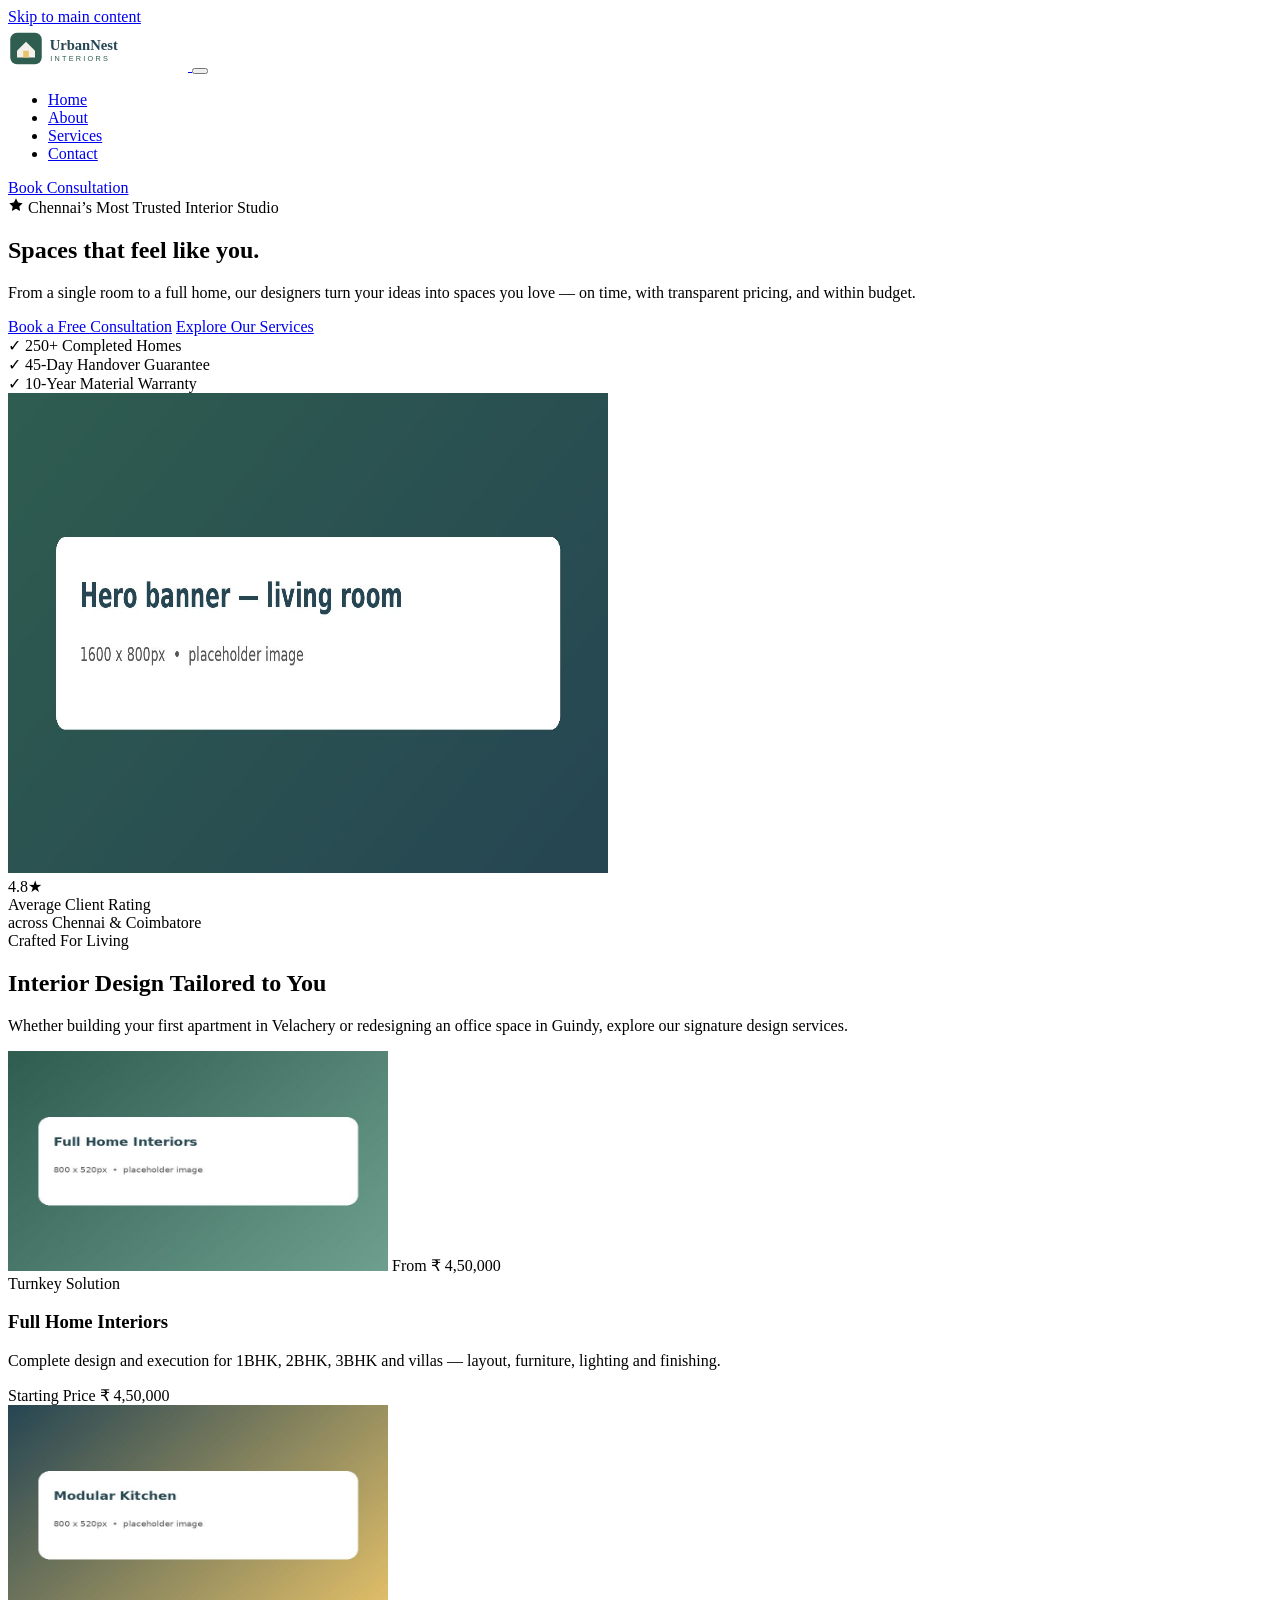
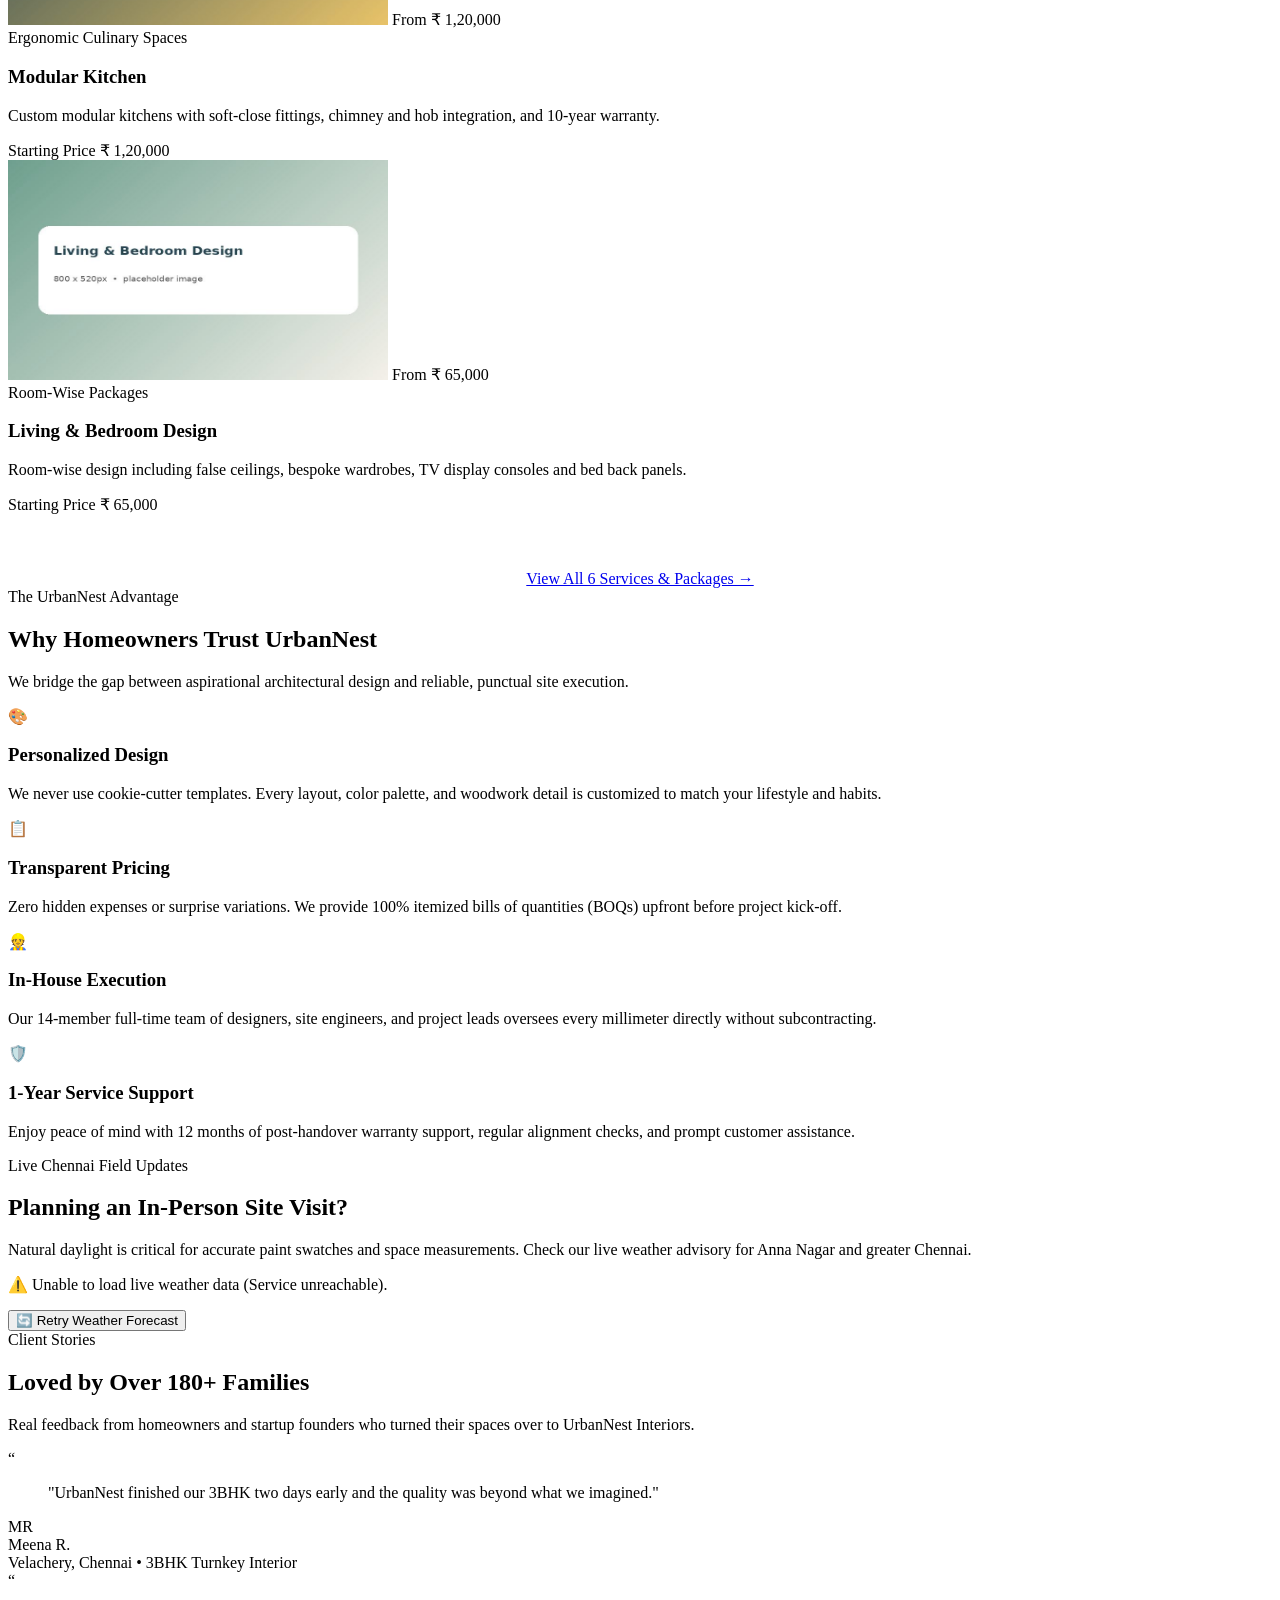
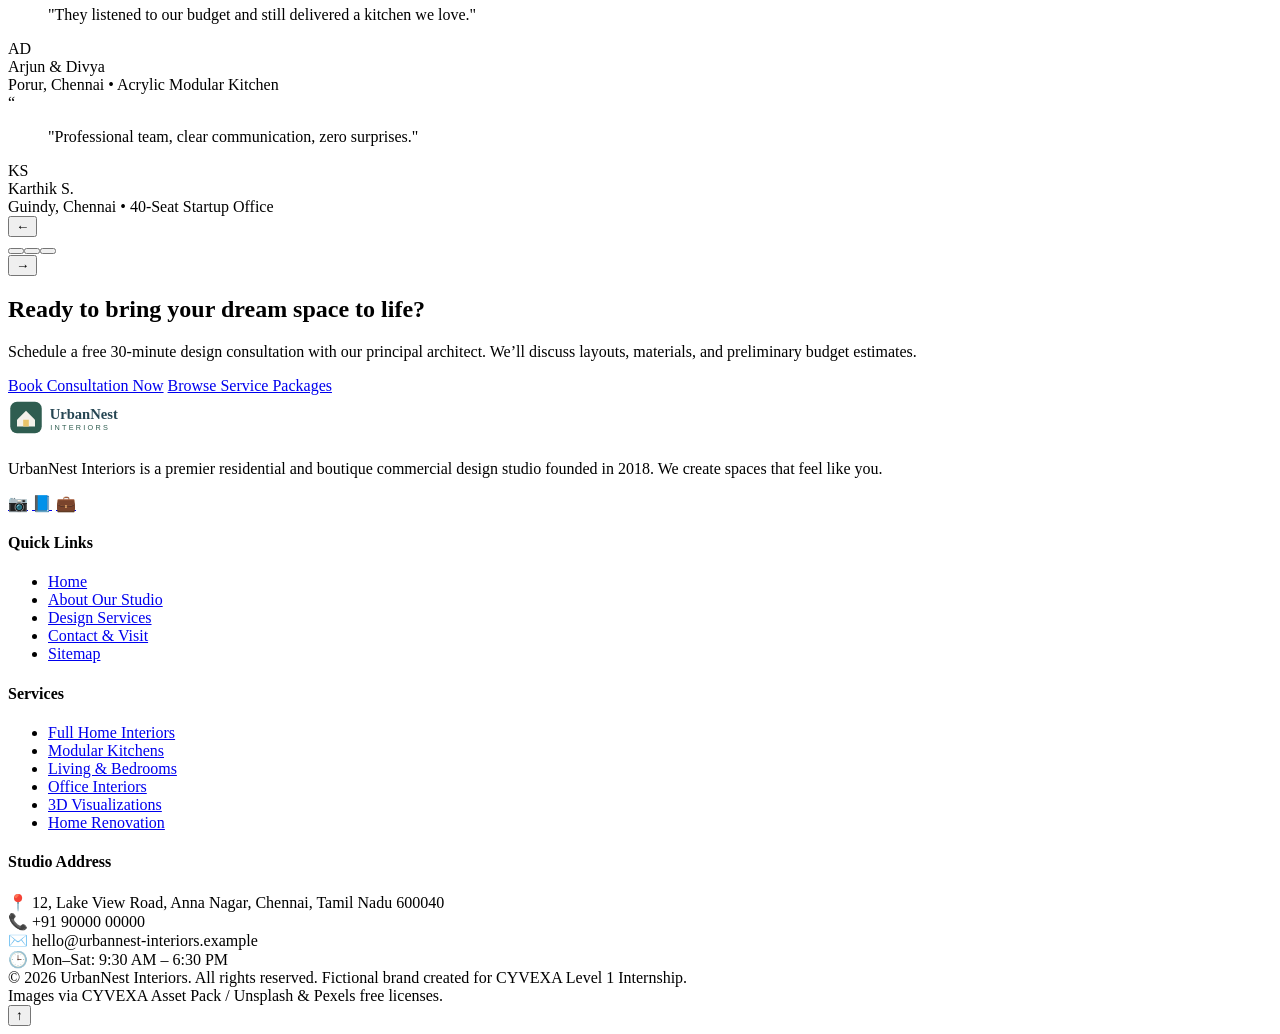
==== index.html @ 684b5528 "feat: develop 4 semantic linked pages for UrbanNest Interiors (Task 4)" ====
<!DOCTYPE html>
<html lang="en">
<head>
  <meta charset="UTF-8">
  <meta name="viewport" content="width=device-width, initial-scale=1.0">
  <title>UrbanNest Interiors — Spaces that feel like you | Chennai Interior Design Studio</title>
  <meta name="description" content="UrbanNest Interiors is Chennai's trusted interior design studio since 2018. Over 250+ custom homes and offices completed on time and within budget. Book your free consultation today.">
  <meta name="keywords" content="interior design Chennai, modular kitchen Chennai, full home interiors Anna Nagar, office interiors, 3D interior design, interior renovators">
  <meta name="author" content="UrbanNest Interiors">
  
  <!-- Open Graph / Social Meta -->
  <meta property="og:title" content="UrbanNest Interiors — Spaces that feel like you">
  <meta property="og:description" content="Turn your dream home into reality with Chennai's premier residential and office interior design studio.">
  <meta property="og:type" content="website">
  <meta property="og:image" content="images/hero.jpg">

  <!-- Favicon -->
  <link rel="icon" type="image/png" href="images/favicon.png">

  <!-- Google Fonts Preconnect & Stylesheets -->
  <link rel="preconnect" href="https://fonts.googleapis.com">
  <link rel="preconnect" href="https://fonts.gstatic.com" crossorigin>
  <link href="https://fonts.googleapis.com/css2?family=Inter:wght@400;500;600;700&family=Playfair+Display:ital,wght@0,600;0,700;1,600&display=swap" rel="stylesheet">

  <!-- Main Stylesheet -->
  <link rel="stylesheet" href="css/style.css">
</head>
<body>
  <!-- Accessible Skip Navigation Link -->
  <a href="#main-content" class="skip-to-content">Skip to main content</a>

  <!-- Header & Sticky Navigation -->
  <header class="site-header">
    <div class="container nav-container">
      <a href="index.html" class="logo-link" aria-label="UrbanNest Interiors - Return to Homepage">
        <img src="images/logo.svg" alt="UrbanNest Interiors Logo" class="logo-img" width="180" height="45">
      </a>

      <!-- Mobile Hamburger Toggle Button -->
      <button class="nav-toggle" id="navToggle" aria-label="Toggle navigation menu" aria-expanded="false" aria-controls="navMenu">
        <span class="hamburger-icon" aria-hidden="true">
          <span class="hamburger-line"></span>
          <span class="hamburger-line"></span>
          <span class="hamburger-line"></span>
        </span>
      </button>

      <!-- Navigation Drawer / Menu -->
      <nav class="nav-menu" id="navMenu" aria-label="Primary Navigation">
        <ul class="nav-list">
          <li><a href="index.html" class="nav-link active">Home</a></li>
          <li><a href="about.html" class="nav-link">About</a></li>
          <li><a href="services.html" class="nav-link">Services</a></li>
          <li><a href="contact.html" class="nav-link">Contact</a></li>
        </ul>
        <div class="nav-cta">
          <a href="contact.html" class="btn btn-accent btn-sm">Book Consultation</a>
        </div>
      </nav>
    </div>
  </header>

  <!-- Mobile Backdrop Overlay -->
  <div class="mobile-overlay" id="navOverlay" tabindex="-1" aria-hidden="true"></div>

  <!-- Main Landmark -->
  <main id="main-content">
    <!-- Hero Section -->
    <section class="hero" aria-labelledby="hero-heading">
      <div class="container hero-grid">
        <div class="hero-content">
          <span class="hero-tag">
            <svg width="16" height="16" viewBox="0 0 24 24" fill="currentColor" aria-hidden="true">
              <path d="M12 2l3.09 6.26L22 9.27l-5 4.87 1.18 6.88L12 17.77l-6.18 3.25L7 14.14 2 9.27l6.91-1.01L12 2z"/>
            </svg>
            Chennai’s Most Trusted Interior Studio
          </span>
          <h1 id="hero-heading" class="hero-title">
            Spaces that <span>feel like you.</span>
          </h1>
          <p class="hero-description">
            From a single room to a full home, our designers turn your ideas into spaces you love — on time, with transparent pricing, and within budget.
          </p>

          <div class="hero-actions">
            <a href="contact.html" class="btn btn-accent btn-lg">Book a Free Consultation</a>
            <a href="services.html" class="btn btn-outline btn-lg">Explore Our Services</a>
          </div>

          <div class="hero-highlights">
            <div class="highlight-item">
              <span class="highlight-icon">✓</span>
              <span>250+ Completed Homes</span>
            </div>
            <div class="highlight-item">
              <span class="highlight-icon">✓</span>
              <span>45-Day Handover Guarantee</span>
            </div>
            <div class="highlight-item">
              <span class="highlight-icon">✓</span>
              <span>10-Year Material Warranty</span>
            </div>
          </div>
        </div>

        <div class="hero-image-wrap">
          <img src="images/hero.jpg" alt="Elegantly curated modern living room with warm wooden accents and contemporary lighting designed by UrbanNest" class="hero-img-main" width="600" height="480" fetchpriority="high">
          <div class="hero-floating-badge">
            <div class="badge-stat">4.8★</div>
            <div class="badge-label">Average Client Rating<br>across Chennai &amp; Coimbatore</div>
          </div>
        </div>
      </div>
    </section>

    <!-- Services Preview Section -->
    <section class="section section-light" aria-labelledby="services-preview-heading">
      <div class="container">
        <div class="section-header">
          <span class="section-badge">Crafted For Living</span>
          <h2 id="services-preview-heading" class="section-title">Interior Design Tailored to You</h2>
          <p class="section-subtitle">
            Whether building your first apartment in Velachery or redesigning an office space in Guindy, explore our signature design services.
          </p>
        </div>

        <div class="services-grid">
          <!-- Service Card 1 -->
          <article class="service-card">
            <div class="service-img-wrapper">
              <img src="images/service-full-home.jpg" alt="Luxury full home interior with open plan living and modern dining area" class="service-img" loading="lazy" width="380" height="220">
              <span class="service-price-tag">From ₹ 4,50,000</span>
            </div>
            <div class="service-body">
              <span class="service-category">Turnkey Solution</span>
              <h3 class="service-title">Full Home Interiors</h3>
              <p class="service-desc">
                Complete design and execution for 1BHK, 2BHK, 3BHK and villas — layout, furniture, lighting and finishing.
              </p>
              <div class="service-footer">
                <span class="service-price-label">Starting Price</span>
                <span class="service-price-amount">₹ 4,50,000</span>
              </div>
            </div>
          </article>

          <!-- Service Card 2 -->
          <article class="service-card">
            <div class="service-img-wrapper">
              <img src="images/service-kitchen.jpg" alt="Sleek modular kitchen with quartz countertop, chimney and ergonomic cabinets" class="service-img" loading="lazy" width="380" height="220">
              <span class="service-price-tag">From ₹ 1,20,000</span>
            </div>
            <div class="service-body">
              <span class="service-category">Ergonomic Culinary Spaces</span>
              <h3 class="service-title">Modular Kitchen</h3>
              <p class="service-desc">
                Custom modular kitchens with soft-close fittings, chimney and hob integration, and 10-year warranty.
              </p>
              <div class="service-footer">
                <span class="service-price-label">Starting Price</span>
                <span class="service-price-amount">₹ 1,20,000</span>
              </div>
            </div>
          </article>

          <!-- Service Card 3 -->
          <article class="service-card">
            <div class="service-img-wrapper">
              <img src="images/service-living-bedroom.jpg" alt="Serene modern bedroom design with integrated wardrobes and ambient backlighting" class="service-img" loading="lazy" width="380" height="220">
              <span class="service-price-tag">From ₹ 65,000</span>
            </div>
            <div class="service-body">
              <span class="service-category">Room-Wise Packages</span>
              <h3 class="service-title">Living &amp; Bedroom Design</h3>
              <p class="service-desc">
                Room-wise design including false ceilings, bespoke wardrobes, TV display consoles and bed back panels.
              </p>
              <div class="service-footer">
                <span class="service-price-label">Starting Price</span>
                <span class="service-price-amount">₹ 65,000</span>
              </div>
            </div>
          </article>
        </div>

        <div style="text-align: center; margin-top: 3.5rem;">
          <a href="services.html" class="btn btn-primary btn-lg">View All 6 Services &amp; Packages &rarr;</a>
        </div>
      </div>
    </section>

    <!-- Why Choose Us Section -->
    <section class="section section-cream" aria-labelledby="why-us-heading">
      <div class="container">
        <div class="section-header">
          <span class="section-badge">The UrbanNest Advantage</span>
          <h2 id="why-us-heading" class="section-title">Why Homeowners Trust UrbanNest</h2>
          <p class="section-subtitle">
            We bridge the gap between aspirational architectural design and reliable, punctual site execution.
          </p>
        </div>

        <div class="features-grid">
          <div class="feature-card">
            <div class="feature-icon-box" aria-hidden="true">🎨</div>
            <h3 class="feature-title">Personalized Design</h3>
            <p class="feature-desc">
              We never use cookie-cutter templates. Every layout, color palette, and woodwork detail is customized to match your lifestyle and habits.
            </p>
          </div>

          <div class="feature-card">
            <div class="feature-icon-box" aria-hidden="true">📋</div>
            <h3 class="feature-title">Transparent Pricing</h3>
            <p class="feature-desc">
              Zero hidden expenses or surprise variations. We provide 100% itemized bills of quantities (BOQs) upfront before project kick-off.
            </p>
          </div>

          <div class="feature-card">
            <div class="feature-icon-box" aria-hidden="true">👷</div>
            <h3 class="feature-title">In-House Execution</h3>
            <p class="feature-desc">
              Our 14-member full-time team of designers, site engineers, and project leads oversees every millimeter directly without subcontracting.
            </p>
          </div>

          <div class="feature-card">
            <div class="feature-icon-box" aria-hidden="true">🛡️</div>
            <h3 class="feature-title">1-Year Service Support</h3>
            <p class="feature-desc">
              Enjoy peace of mind with 12 months of post-handover warranty support, regular alignment checks, and prompt customer assistance.
            </p>
          </div>
        </div>
      </div>
    </section>

    <!-- Live Weather API Section -->
    <section class="section section-light" aria-labelledby="weather-heading">
      <div class="container">
        <div class="section-header">
          <span class="section-badge">Live Chennai Field Updates</span>
          <h2 id="weather-heading" class="section-title">Planning an In-Person Site Visit?</h2>
          <p class="section-subtitle">
            Natural daylight is critical for accurate paint swatches and space measurements. Check our live weather advisory for Anna Nagar and greater Chennai.
          </p>
        </div>

        <!-- Dynamic Open-Meteo Weather Container -->
        <div class="weather-widget-card" id="chennaiWeatherWidget" aria-live="polite">
          <!-- Initial Skeleton Loading State -->
          <div class="weather-loading" role="status">
            <div class="spinner" aria-hidden="true"></div>
            <p>Connecting to Open-Meteo satellite feed for Chennai...</p>
          </div>
        </div>
      </div>
    </section>

    <!-- Testimonials Section with Carousel Interaction -->
    <section class="section section-cream" aria-labelledby="testimonials-heading">
      <div class="container">
        <div class="section-header">
          <span class="section-badge">Client Stories</span>
          <h2 id="testimonials-heading" class="section-title">Loved by Over 180+ Families</h2>
          <p class="section-subtitle">
            Real feedback from homeowners and startup founders who turned their spaces over to UrbanNest Interiors.
          </p>
        </div>

        <div class="testimonial-carousel-wrap">
          <div class="testimonial-track-container">
            <div class="testimonial-track" id="testimonialTrack">
              <!-- Slide 1 -->
              <div class="testimonial-slide">
                <div class="quote-icon" aria-hidden="true">“</div>
                <blockquote class="testimonial-text">
                  "UrbanNest finished our 3BHK two days early and the quality was beyond what we imagined."
                </blockquote>
                <div class="testimonial-author-box">
                  <div class="author-avatar" aria-hidden="true">MR</div>
                  <div>
                    <div class="author-name">Meena R.</div>
                    <div class="author-location">Velachery, Chennai • 3BHK Turnkey Interior</div>
                  </div>
                </div>
              </div>

              <!-- Slide 2 -->
              <div class="testimonial-slide">
                <div class="quote-icon" aria-hidden="true">“</div>
                <blockquote class="testimonial-text">
                  "They listened to our budget and still delivered a kitchen we love."
                </blockquote>
                <div class="testimonial-author-box">
                  <div class="author-avatar" aria-hidden="true">AD</div>
                  <div>
                    <div class="author-name">Arjun &amp; Divya</div>
                    <div class="author-location">Porur, Chennai • Acrylic Modular Kitchen</div>
                  </div>
                </div>
              </div>

              <!-- Slide 3 -->
              <div class="testimonial-slide">
                <div class="quote-icon" aria-hidden="true">“</div>
                <blockquote class="testimonial-text">
                  "Professional team, clear communication, zero surprises."
                </blockquote>
                <div class="testimonial-author-box">
                  <div class="author-avatar" aria-hidden="true">KS</div>
                  <div>
                    <div class="author-name">Karthik S.</div>
                    <div class="author-location">Guindy, Chennai • 40-Seat Startup Office</div>
                  </div>
                </div>
              </div>
            </div>
          </div>

          <!-- Carousel Controls -->
          <div class="carousel-controls">
            <button class="carousel-btn" id="carouselPrev" aria-label="Previous testimonial">
              &#8592;
            </button>
            <div class="carousel-dots" id="carouselDots" role="tablist" aria-label="Testimonial navigation dots"></div>
            <button class="carousel-btn" id="carouselNext" aria-label="Next testimonial">
              &#8594;
            </button>
          </div>
        </div>
      </div>
    </section>

    <!-- Call to Action Banner -->
    <section class="section section-light" aria-label="Call to action">
      <div class="container">
        <div class="cta-banner">
          <h2 class="cta-title">Ready to bring your dream space to life?</h2>
          <p class="cta-desc">
            Schedule a free 30-minute design consultation with our principal architect. We’ll discuss layouts, materials, and preliminary budget estimates.
          </p>
          <div class="cta-buttons">
            <a href="contact.html" class="btn btn-accent btn-lg">Book Consultation Now</a>
            <a href="services.html" class="btn btn-outline-white btn-lg">Browse Service Packages</a>
          </div>
        </div>
      </div>
    </section>
  </main>

  <!-- Footer Landmark -->
  <footer class="site-footer">
    <div class="container">
      <div class="footer-grid">
        <div class="footer-brand-col">
          <img src="images/logo.svg" alt="UrbanNest Interiors" class="footer-logo" width="180" height="45">
          <p>
            UrbanNest Interiors is a premier residential and boutique commercial design studio founded in 2018. We create spaces that feel like you.
          </p>
          <div class="social-links">
            <a href="https://instagram.com" class="social-btn" aria-label="Instagram profile" target="_blank" rel="noopener noreferrer">📷</a>
            <a href="https://facebook.com" class="social-btn" aria-label="Facebook page" target="_blank" rel="noopener noreferrer">📘</a>
            <a href="https://linkedin.com" class="social-btn" aria-label="LinkedIn company page" target="_blank" rel="noopener noreferrer">💼</a>
          </div>
        </div>

        <div>
          <h4 class="footer-heading">Quick Links</h4>
          <ul class="footer-links-list">
            <li><a href="index.html" class="footer-link">Home</a></li>
            <li><a href="about.html" class="footer-link">About Our Studio</a></li>
            <li><a href="services.html" class="footer-link">Design Services</a></li>
            <li><a href="contact.html" class="footer-link">Contact &amp; Visit</a></li>
            <li><a href="docs/sitemap.md" class="footer-link">Sitemap</a></li>
          </ul>
        </div>

        <div>
          <h4 class="footer-heading">Services</h4>
          <ul class="footer-links-list">
            <li><a href="services.html" class="footer-link">Full Home Interiors</a></li>
            <li><a href="services.html" class="footer-link">Modular Kitchens</a></li>
            <li><a href="services.html" class="footer-link">Living &amp; Bedrooms</a></li>
            <li><a href="services.html" class="footer-link">Office Interiors</a></li>
            <li><a href="services.html" class="footer-link">3D Visualizations</a></li>
            <li><a href="services.html" class="footer-link">Home Renovation</a></li>
          </ul>
        </div>

        <div>
          <h4 class="footer-heading">Studio Address</h4>
          <div class="footer-contact-item">
            <span class="footer-contact-icon">📍</span>
            <span>12, Lake View Road, Anna Nagar, Chennai, Tamil Nadu 600040</span>
          </div>
          <div class="footer-contact-item">
            <span class="footer-contact-icon">📞</span>
            <span>+91 90000 00000</span>
          </div>
          <div class="footer-contact-item">
            <span class="footer-contact-icon">✉️</span>
            <span>hello@urbannest-interiors.example</span>
          </div>
          <div class="footer-contact-item">
            <span class="footer-contact-icon">🕒</span>
            <span>Mon–Sat: 9:30 AM – 6:30 PM</span>
          </div>
        </div>
      </div>

      <div class="footer-bottom">
        <div>
          &copy; 2026 UrbanNest Interiors. All rights reserved. Fictional brand created for CYVEXA Level 1 Internship.
        </div>
        <div class="footer-credits">
          Images via CYVEXA Asset Pack / Unsplash &amp; Pexels free licenses.
        </div>
      </div>
    </div>
  </footer>

  <!-- Floating Back to Top Button -->
  <button class="back-to-top" id="backToTopBtn" aria-label="Back to top of page">
    &#8593;
  </button>

  <!-- JavaScript Scripts -->
  <script src="js/main.js"></script>
</body>
</html>
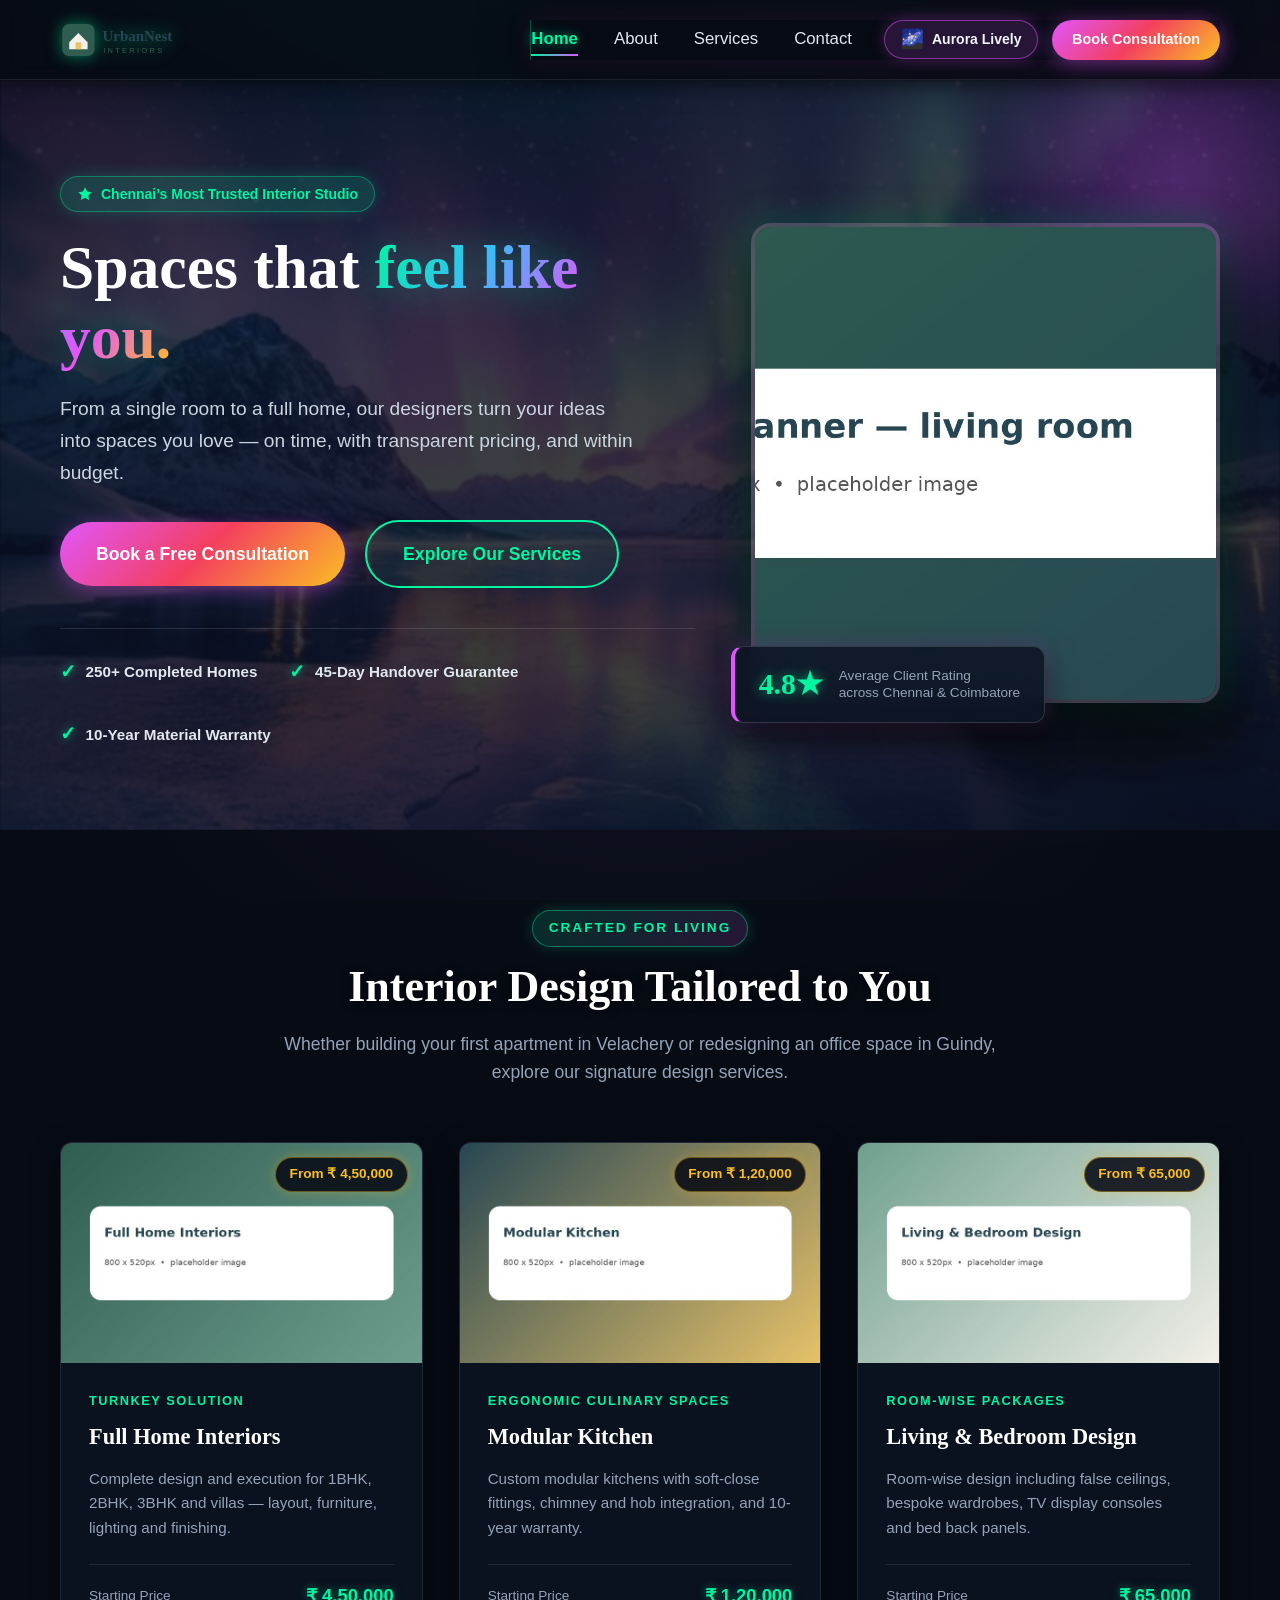
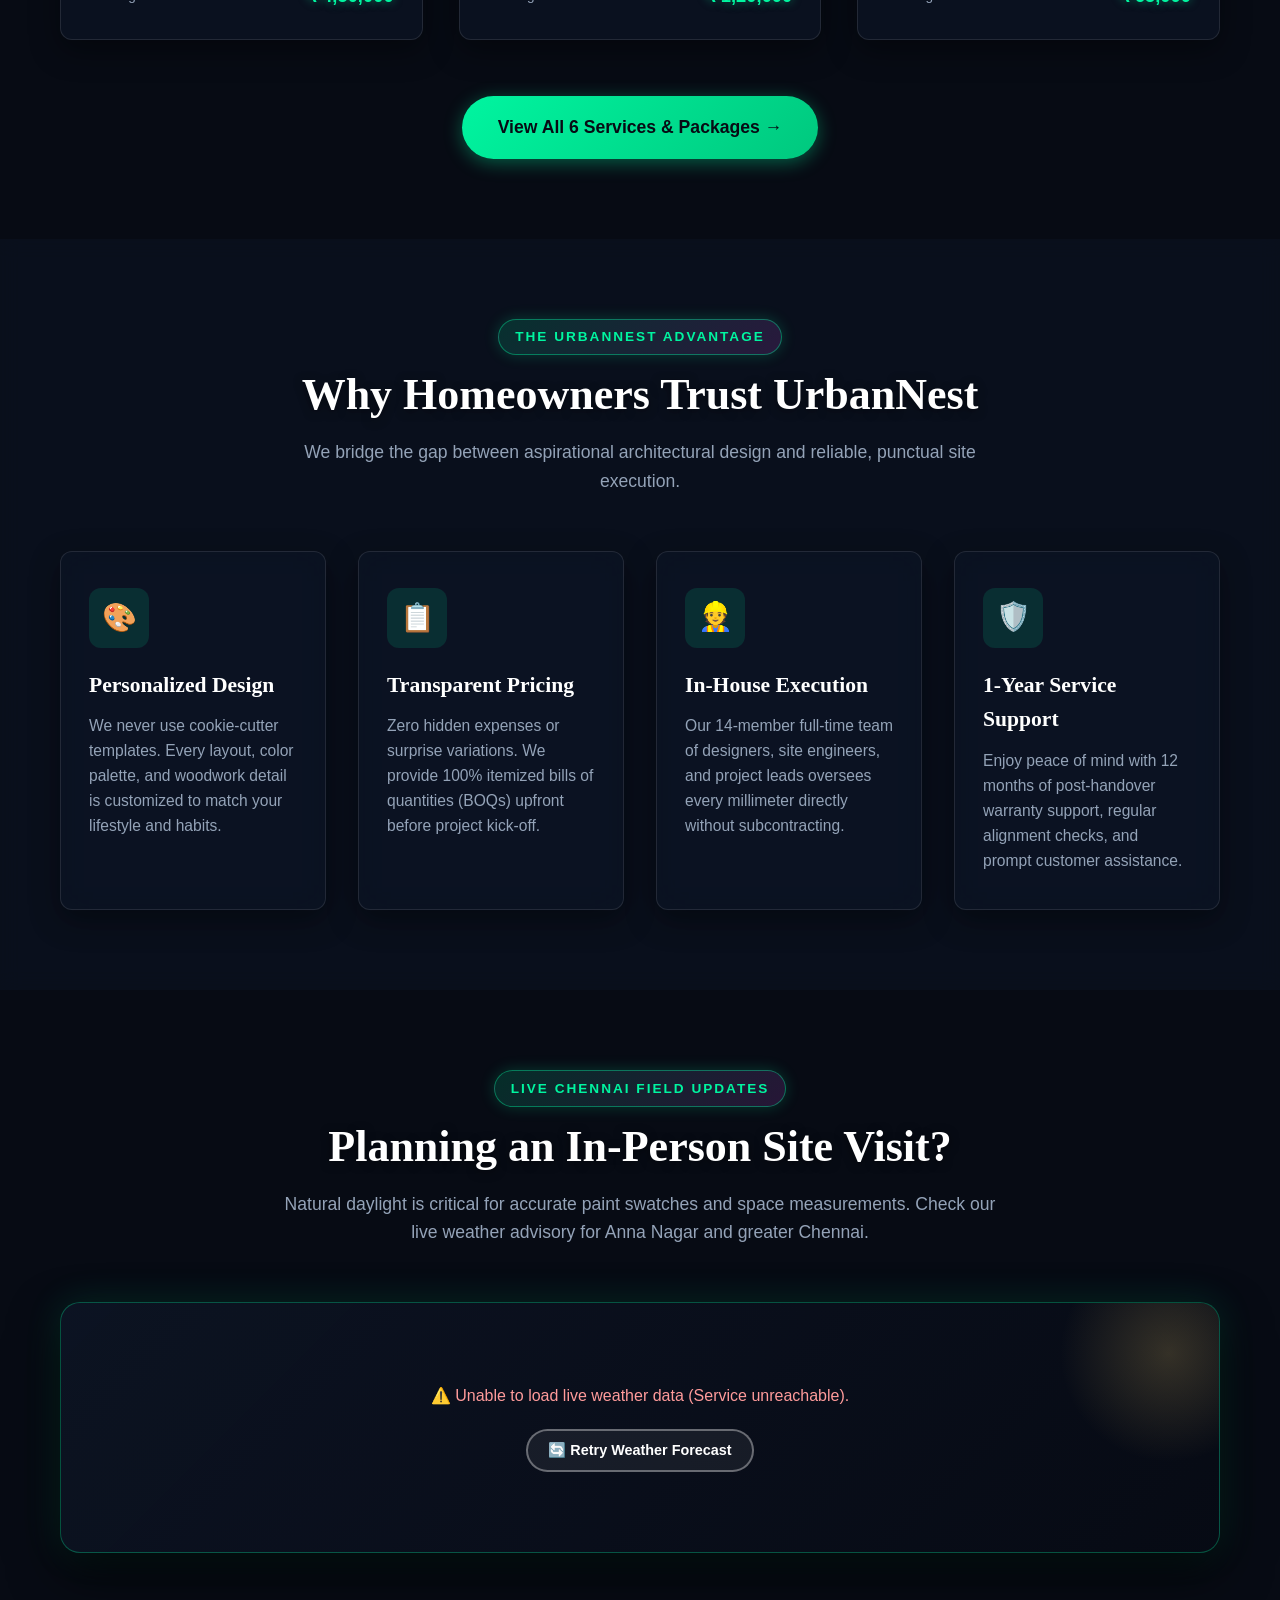
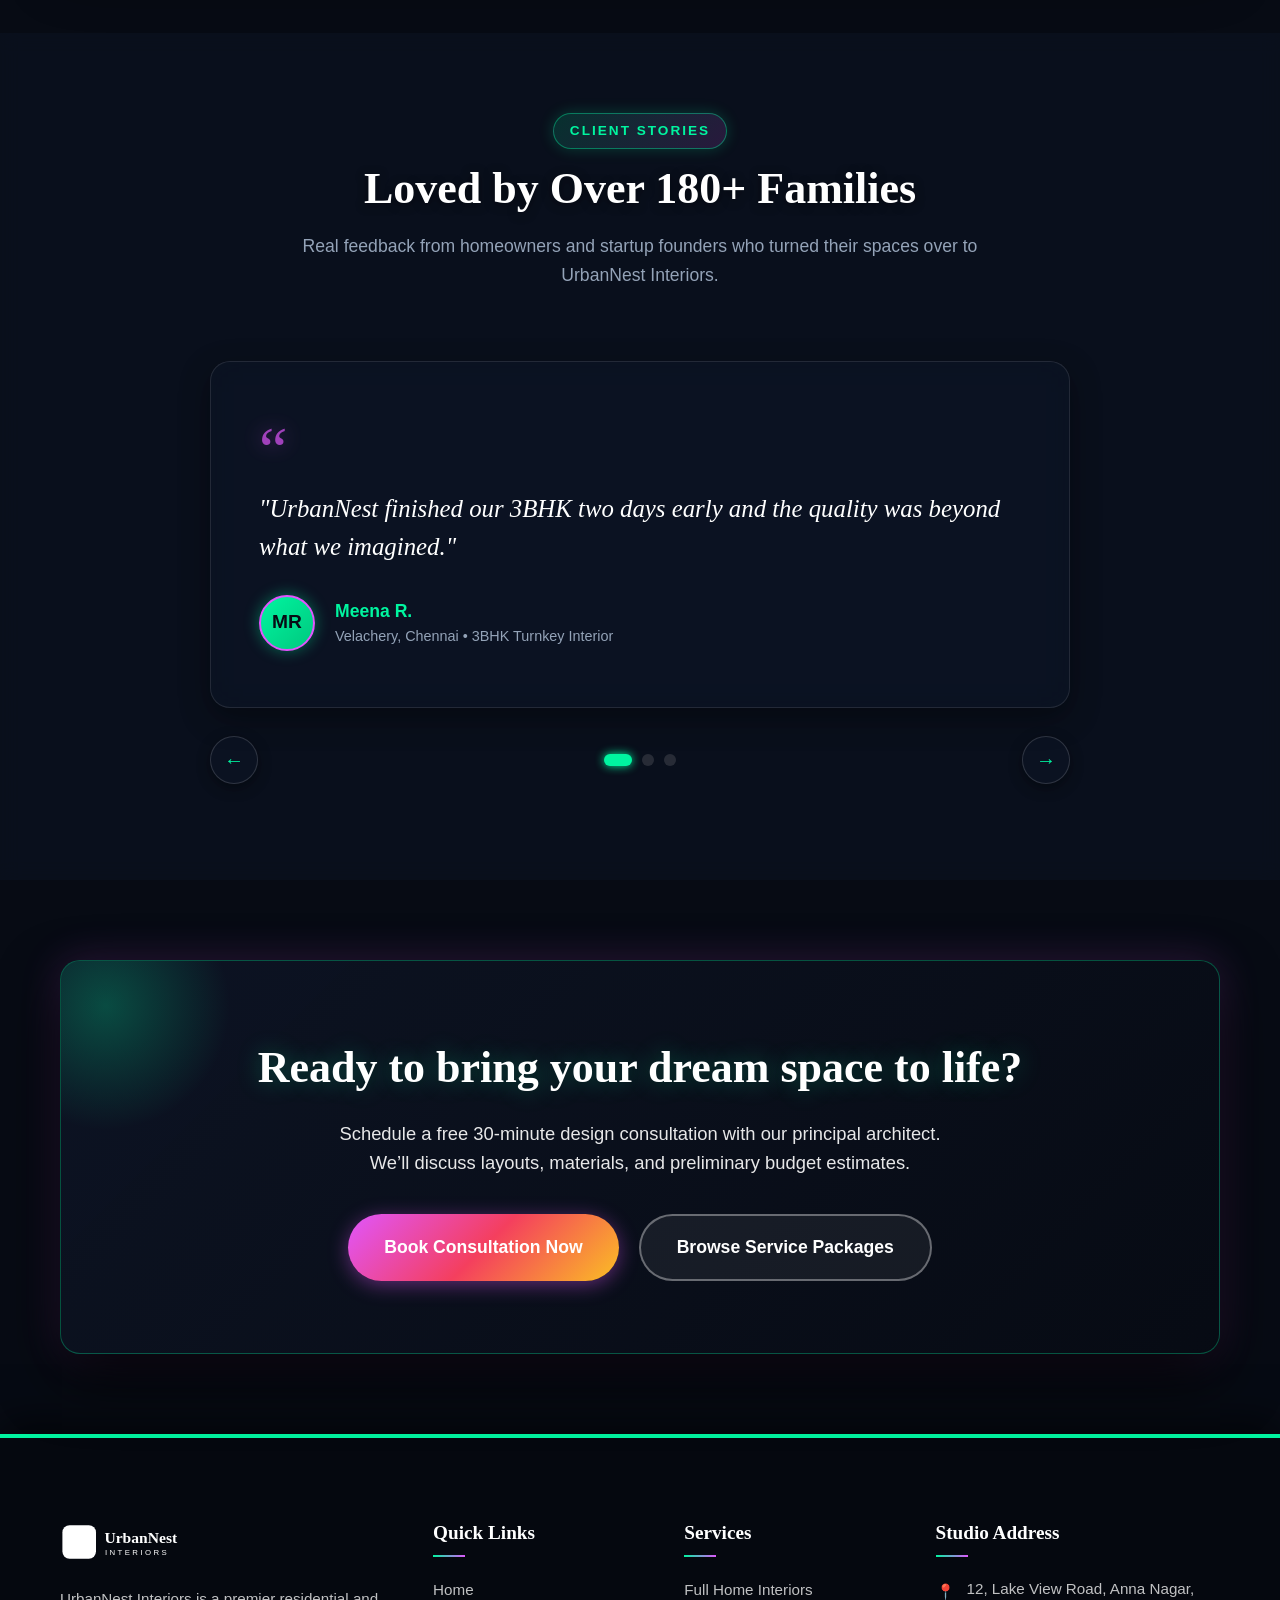
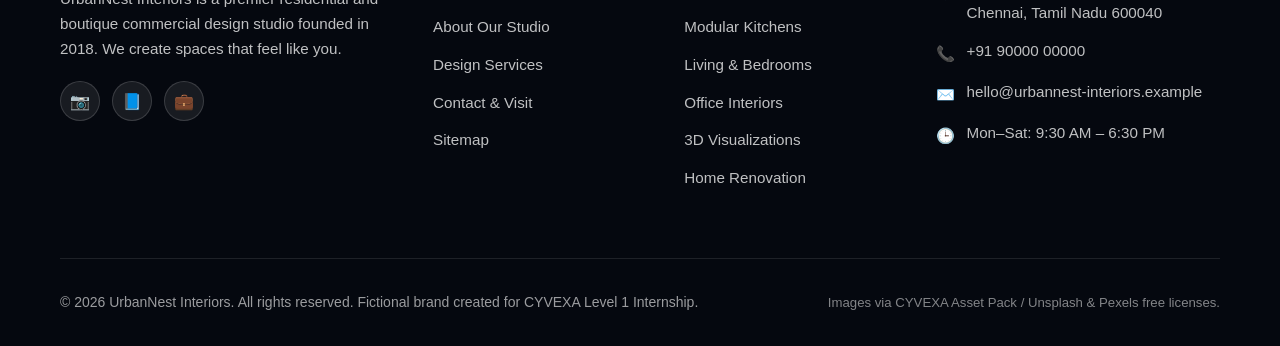
==== commit 75ed38da: "feat: implement lively Aurora Borealis theme system with glassmorphism, ambient glow, and theme togg" ====
--- a/index.html
+++ b/index.html
@@ -24,6 +24,14 @@
 
   <!-- Main Stylesheet -->
   <link rel="stylesheet" href="css/style.css">
+  
+  <!-- Instant Theme Initializer -->
+  <script>
+    (function() {
+      const t = localStorage.getItem('urbannest-theme') || 'aurora';
+      if (t === 'aurora') document.documentElement.setAttribute('data-theme', 'aurora');
+    })();
+  </script>
 </head>
 <body>
   <!-- Accessible Skip Navigation Link -->
@@ -53,7 +61,11 @@
           <li><a href="services.html" class="nav-link">Services</a></li>
           <li><a href="contact.html" class="nav-link">Contact</a></li>
         </ul>
-        <div class="nav-cta">
+        <div class="nav-cta" style="display: flex; align-items: center; gap: 0.85rem;">
+          <button class="theme-toggle-btn" id="themeToggle" type="button" aria-label="Toggle Aurora Lively Theme">
+            <span class="theme-toggle-icon" aria-hidden="true">🌌</span>
+            <span class="theme-toggle-label">Aurora Lively</span>
+          </button>
           <a href="contact.html" class="btn btn-accent btn-sm">Book Consultation</a>
         </div>
       </nav>
@@ -430,3 +442,4 @@
   <script src="js/main.js"></script>
 </body>
 </html>
+
--- a/css/style.css
+++ b/css/style.css
@@ -0,0 +1,2740 @@
+/* ==========================================================================
+   UrbanNest Interiors — Main Stylesheet
+   CYVEXA Level 1 Internship Project
+   Brand Palette:
+     - Primary / Deep Green : #2F5D50
+     - Accent / Warm Gold   : #E9C46A
+     - Background / Cream   : #F4F1EA
+     - Text / Charcoal      : #264653
+     - Neutral / White      : #FFFFFF
+   ========================================================================== */
+
+/* --- CSS Variables & Design Tokens --- */
+:root {
+  --color-primary: #2F5D50;
+  --color-primary-dark: #224339;
+  --color-primary-light: #417566;
+  --color-accent: #E9C46A;
+  --color-accent-hover: #dcb353;
+  --color-bg: #F4F1EA;
+  --color-bg-card: #FFFFFF;
+  --color-text: #264653;
+  --color-text-muted: #57707d;
+  --color-white: #FFFFFF;
+  --color-border: #E0DDD5;
+  --color-error: #D9383A;
+  --color-error-bg: #FDE8E8;
+  --color-success: #2A9D8F;
+  --color-success-bg: #E8F7F5;
+
+  --font-heading: 'Playfair Display', Georgia, 'Times New Roman', serif;
+  --font-body: 'Inter', -apple-system, BlinkMacSystemFont, 'Segoe UI', Roboto, Helvetica, Arial, sans-serif;
+
+  --shadow-sm: 0 2px 6px rgba(38, 70, 83, 0.06);
+  --shadow-md: 0 8px 20px rgba(38, 70, 83, 0.08);
+  --shadow-lg: 0 16px 36px rgba(38, 70, 83, 0.12);
+  --shadow-hover: 0 14px 28px rgba(47, 93, 80, 0.15);
+
+  --radius-sm: 6px;
+  --radius-md: 12px;
+  --radius-lg: 20px;
+  --radius-full: 9999px;
+
+  --transition-fast: 0.2s ease;
+  --transition-base: 0.3s ease;
+  --transition-smooth: 0.4s cubic-bezier(0.16, 1, 0.3, 1);
+
+  --header-height: 80px;
+  --container-max: 1200px;
+}
+
+/* --- Reset & Global Baseline --- */
+*, *::before, *::after {
+  box-sizing: border-box;
+  margin: 0;
+  padding: 0;
+}
+
+html {
+  font-size: 16px;
+  scroll-behavior: smooth;
+  -webkit-text-size-adjust: 100%;
+}
+
+body {
+  font-family: var(--font-body);
+  color: var(--color-text);
+  background-color: var(--color-bg);
+  line-height: 1.6;
+  min-height: 100vh;
+  display: flex;
+  flex-direction: column;
+  overflow-x: hidden;
+}
+
+img, picture, svg, video {
+  max-width: 100%;
+  height: auto;
+  display: block;
+}
+
+input, button, textarea, select {
+  font: inherit;
+  color: inherit;
+}
+
+a {
+  color: inherit;
+  text-decoration: none;
+  transition: color var(--transition-fast);
+}
+
+ul, ol {
+  list-style: none;
+}
+
+/* --- Accessibility & Focus Indicators --- */
+:focus-visible {
+  outline: 3px solid var(--color-accent);
+  outline-offset: 3px;
+  border-radius: var(--radius-sm);
+}
+
+.skip-to-content {
+  position: absolute;
+  top: -60px;
+  left: 20px;
+  background: var(--color-accent);
+  color: var(--color-text);
+  font-weight: 700;
+  padding: 10px 18px;
+  z-index: 9999;
+  border-radius: var(--radius-sm);
+  transition: top var(--transition-fast);
+}
+
+.skip-to-content:focus {
+  top: 15px;
+}
+
+/* --- Layout & Container --- */
+.container {
+  width: 100%;
+  max-width: var(--container-max);
+  margin-inline: auto;
+  padding-inline: 1.25rem;
+}
+
+main {
+  flex: 1 0 auto;
+}
+
+.section {
+  padding-block: 5rem;
+}
+
+.section-light {
+  background-color: var(--color-white);
+}
+
+.section-cream {
+  background-color: var(--color-bg);
+}
+
+.section-dark {
+  background-color: var(--color-primary);
+  color: var(--color-white);
+}
+
+.section-header {
+  text-align: center;
+  max-width: 720px;
+  margin-inline: auto;
+  margin-bottom: 3.5rem;
+}
+
+.section-badge {
+  display: inline-block;
+  background-color: rgba(233, 196, 106, 0.25);
+  color: var(--color-primary-dark);
+  font-size: 0.85rem;
+  font-weight: 700;
+  text-transform: uppercase;
+  letter-spacing: 2px;
+  padding: 0.4rem 1rem;
+  border-radius: var(--radius-full);
+  margin-bottom: 0.75rem;
+  border: 1px solid rgba(233, 196, 106, 0.4);
+}
+
+.section-dark .section-badge {
+  background-color: rgba(233, 196, 106, 0.2);
+  color: var(--color-accent);
+  border-color: rgba(233, 196, 106, 0.4);
+}
+
+.section-title {
+  font-family: var(--font-heading);
+  font-size: clamp(2rem, 3.5vw, 2.75rem);
+  font-weight: 700;
+  color: inherit;
+  line-height: 1.25;
+  margin-bottom: 1rem;
+}
+
+.section-subtitle {
+  font-size: 1.1rem;
+  color: var(--color-text-muted);
+  line-height: 1.6;
+}
+
+.section-dark .section-subtitle {
+  color: rgba(255, 255, 255, 0.85);
+}
+
+/* --- Buttons --- */
+.btn {
+  display: inline-flex;
+  align-items: center;
+  justify-content: center;
+  gap: 0.5rem;
+  font-weight: 600;
+  font-size: 1rem;
+  padding: 0.85rem 1.85rem;
+  border-radius: var(--radius-full);
+  border: 2px solid transparent;
+  cursor: pointer;
+  transition: all var(--transition-base);
+  text-align: center;
+  min-height: 48px; /* Touch target safety */
+}
+
+.btn-primary {
+  background-color: var(--color-primary);
+  color: var(--color-white);
+}
+
+.btn-primary:hover {
+  background-color: var(--color-primary-dark);
+  transform: translateY(-2px);
+  box-shadow: var(--shadow-hover);
+}
+
+.btn-accent {
+  background-color: var(--color-accent);
+  color: var(--color-text);
+  font-weight: 700;
+}
+
+.btn-accent:hover {
+  background-color: var(--color-accent-hover);
+  transform: translateY(-2px);
+  box-shadow: 0 8px 18px rgba(233, 196, 106, 0.35);
+}
+
+.btn-outline {
+  border-color: var(--color-primary);
+  color: var(--color-primary);
+  background: transparent;
+}
+
+.btn-outline:hover {
+  background-color: var(--color-primary);
+  color: var(--color-white);
+  transform: translateY(-2px);
+}
+
+.btn-outline-white {
+  border-color: var(--color-white);
+  color: var(--color-white);
+  background: transparent;
+}
+
+.btn-outline-white:hover {
+  background-color: var(--color-white);
+  color: var(--color-primary);
+  transform: translateY(-2px);
+}
+
+.btn-sm {
+  padding: 0.5rem 1.25rem;
+  font-size: 0.9rem;
+  min-height: 40px;
+}
+
+.btn-lg {
+  padding: 1.1rem 2.25rem;
+  font-size: 1.1rem;
+}
+
+.btn:disabled {
+  opacity: 0.6;
+  cursor: not-allowed;
+  transform: none !important;
+  box-shadow: none !important;
+}
+
+/* --- Header & Navigation --- */
+.site-header {
+  position: sticky;
+  top: 0;
+  width: 100%;
+  height: var(--header-height);
+  background-color: rgba(244, 241, 234, 0.95);
+  backdrop-filter: blur(10px);
+  -webkit-backdrop-filter: blur(10px);
+  z-index: 1000;
+  border-bottom: 1px solid var(--color-border);
+  transition: all var(--transition-base);
+}
+
+.site-header.scrolled {
+  background-color: rgba(255, 255, 255, 0.98);
+  box-shadow: var(--shadow-sm);
+  height: 70px;
+}
+
+.nav-container {
+  display: flex;
+  align-items: center;
+  justify-content: space-between;
+  height: 100%;
+}
+
+.logo-link {
+  display: flex;
+  align-items: center;
+  gap: 0.75rem;
+}
+
+.logo-img {
+  height: 46px;
+  width: auto;
+  transition: transform var(--transition-fast);
+}
+
+.logo-link:hover .logo-img {
+  transform: scale(1.02);
+}
+
+/* Desktop Navigation */
+.nav-menu {
+  display: flex;
+  align-items: center;
+  gap: 2rem;
+}
+
+.nav-list {
+  display: flex;
+  align-items: center;
+  gap: 2.25rem;
+}
+
+.nav-link {
+  font-weight: 500;
+  font-size: 1.05rem;
+  color: var(--color-text);
+  position: relative;
+  padding: 0.5rem 0;
+}
+
+.nav-link::after {
+  content: '';
+  position: absolute;
+  bottom: 0;
+  left: 0;
+  width: 0;
+  height: 2px;
+  background-color: var(--color-accent);
+  transition: width var(--transition-base);
+}
+
+.nav-link:hover {
+  color: var(--color-primary);
+}
+
+.nav-link:hover::after,
+.nav-link.active::after {
+  width: 100%;
+}
+
+.nav-link.active {
+  color: var(--color-primary);
+  font-weight: 700;
+}
+
+.nav-cta {
+  display: flex;
+  align-items: center;
+}
+
+/* Mobile Hamburger Toggle */
+.nav-toggle {
+  display: none;
+  background: transparent;
+  border: none;
+  cursor: pointer;
+  padding: 0.5rem;
+  z-index: 1002;
+  min-width: 44px;
+  min-height: 44px;
+  align-items: center;
+  justify-content: center;
+}
+
+.hamburger-icon {
+  width: 26px;
+  height: 20px;
+  position: relative;
+  display: flex;
+  flex-direction: column;
+  justify-content: space-between;
+}
+
+.hamburger-line {
+  display: block;
+  width: 100%;
+  height: 2.5px;
+  background-color: var(--color-primary);
+  border-radius: 2px;
+  transition: all var(--transition-base);
+}
+
+.nav-toggle.open .hamburger-line:nth-child(1) {
+  transform: translateY(8.5px) rotate(45deg);
+}
+
+.nav-toggle.open .hamburger-line:nth-child(2) {
+  opacity: 0;
+  transform: scale(0.2);
+}
+
+.nav-toggle.open .hamburger-line:nth-child(3) {
+  transform: translateY(-8.5px) rotate(-45deg);
+}
+
+/* Mobile Menu Overlay & Drawer */
+.mobile-overlay {
+  display: none;
+  position: fixed;
+  inset: 0;
+  background-color: rgba(38, 70, 83, 0.5);
+  backdrop-filter: blur(4px);
+  -webkit-backdrop-filter: blur(4px);
+  z-index: 1001;
+  opacity: 0;
+  transition: opacity var(--transition-base);
+}
+
+.mobile-overlay.active {
+  display: block;
+  opacity: 1;
+}
+
+/* --- Hero Section --- */
+.hero {
+  position: relative;
+  padding-block: 6rem 5rem;
+  background: linear-gradient(135deg, rgba(244, 241, 234, 0.9) 0%, rgba(255, 255, 255, 0.95) 100%);
+  overflow: hidden;
+}
+
+.hero::after {
+  content: '';
+  position: absolute;
+  top: -100px;
+  right: -100px;
+  width: 400px;
+  height: 400px;
+  background: radial-gradient(circle, rgba(233, 196, 106, 0.25) 0%, transparent 70%);
+  border-radius: 50%;
+  pointer-events: none;
+}
+
+.hero-grid {
+  display: grid;
+  grid-template-columns: 1.15fr 0.85fr;
+  align-items: center;
+  gap: 3.5rem;
+}
+
+.hero-content {
+  z-index: 2;
+}
+
+.hero-tag {
+  display: inline-flex;
+  align-items: center;
+  gap: 0.5rem;
+  background-color: rgba(47, 93, 80, 0.1);
+  color: var(--color-primary);
+  padding: 0.35rem 1rem;
+  border-radius: var(--radius-full);
+  font-weight: 600;
+  font-size: 0.875rem;
+  margin-bottom: 1.25rem;
+}
+
+.hero-title {
+  font-family: var(--font-heading);
+  font-size: clamp(2.5rem, 5vw, 3.85rem);
+  font-weight: 700;
+  line-height: 1.15;
+  color: var(--color-text);
+  margin-bottom: 1.25rem;
+}
+
+.hero-title span {
+  color: var(--color-primary);
+  position: relative;
+}
+
+.hero-description {
+  font-size: 1.2rem;
+  color: var(--color-text-muted);
+  line-height: 1.65;
+  margin-bottom: 2rem;
+  max-width: 580px;
+}
+
+.hero-actions {
+  display: flex;
+  flex-wrap: wrap;
+  align-items: center;
+  gap: 1.25rem;
+  margin-bottom: 2.5rem;
+}
+
+.hero-highlights {
+  display: flex;
+  flex-wrap: wrap;
+  gap: 2rem;
+  border-top: 1px solid var(--color-border);
+  padding-top: 1.75rem;
+}
+
+.highlight-item {
+  display: flex;
+  align-items: center;
+  gap: 0.6rem;
+  font-size: 0.95rem;
+  font-weight: 600;
+  color: var(--color-text);
+}
+
+.highlight-icon {
+  color: var(--color-accent);
+  font-size: 1.2rem;
+}
+
+.hero-image-wrap {
+  position: relative;
+  z-index: 1;
+}
+
+.hero-img-main {
+  width: 100%;
+  height: 480px;
+  object-fit: cover;
+  border-radius: var(--radius-lg);
+  box-shadow: var(--shadow-lg);
+  border: 4px solid var(--color-white);
+}
+
+.hero-floating-badge {
+  position: absolute;
+  bottom: -20px;
+  left: -20px;
+  background-color: var(--color-white);
+  padding: 1.25rem 1.5rem;
+  border-radius: var(--radius-md);
+  box-shadow: var(--shadow-md);
+  display: flex;
+  align-items: center;
+  gap: 1rem;
+  border-left: 4px solid var(--color-accent);
+}
+
+.badge-stat {
+  font-family: var(--font-heading);
+  font-size: 1.85rem;
+  font-weight: 700;
+  color: var(--color-primary);
+  line-height: 1;
+}
+
+.badge-label {
+  font-size: 0.85rem;
+  color: var(--color-text-muted);
+  line-height: 1.3;
+}
+
+/* --- Features & Why Choose Us --- */
+.features-grid {
+  display: grid;
+  grid-template-columns: repeat(auto-fit, minmax(260px, 1fr));
+  gap: 2rem;
+}
+
+.feature-card {
+  background-color: var(--color-white);
+  padding: 2.25rem 1.75rem;
+  border-radius: var(--radius-md);
+  box-shadow: var(--shadow-sm);
+  border: 1px solid var(--color-border);
+  transition: transform var(--transition-base), box-shadow var(--transition-base);
+  position: relative;
+  overflow: hidden;
+}
+
+.feature-card:hover {
+  transform: translateY(-6px);
+  box-shadow: var(--shadow-hover);
+  border-color: var(--color-accent);
+}
+
+.feature-icon-box {
+  width: 60px;
+  height: 60px;
+  background-color: rgba(47, 93, 80, 0.08);
+  border-radius: var(--radius-md);
+  display: flex;
+  align-items: center;
+  justify-content: center;
+  font-size: 1.75rem;
+  margin-bottom: 1.25rem;
+  color: var(--color-primary);
+  transition: background-color var(--transition-fast), color var(--transition-fast);
+}
+
+.feature-card:hover .feature-icon-box {
+  background-color: var(--color-primary);
+  color: var(--color-accent);
+}
+
+.feature-title {
+  font-family: var(--font-heading);
+  font-size: 1.35rem;
+  font-weight: 700;
+  color: var(--color-text);
+  margin-bottom: 0.75rem;
+}
+
+.feature-desc {
+  font-size: 0.975rem;
+  color: var(--color-text-muted);
+  line-height: 1.6;
+}
+
+/* --- Services Cards & Filter --- */
+.services-filter-nav {
+  display: flex;
+  flex-wrap: wrap;
+  justify-content: center;
+  gap: 0.75rem;
+  margin-bottom: 3rem;
+}
+
+.filter-btn {
+  background: var(--color-white);
+  border: 1px solid var(--color-border);
+  color: var(--color-text);
+  padding: 0.6rem 1.5rem;
+  border-radius: var(--radius-full);
+  font-size: 0.95rem;
+  font-weight: 600;
+  cursor: pointer;
+  transition: all var(--transition-fast);
+}
+
+.filter-btn:hover {
+  border-color: var(--color-primary);
+  color: var(--color-primary);
+}
+
+.filter-btn.active {
+  background-color: var(--color-primary);
+  color: var(--color-white);
+  border-color: var(--color-primary);
+  box-shadow: var(--shadow-sm);
+}
+
+.services-grid {
+  display: grid;
+  grid-template-columns: repeat(auto-fill, minmax(320px, 1fr));
+  gap: 2.25rem;
+}
+
+.service-card {
+  background-color: var(--color-white);
+  border-radius: var(--radius-md);
+  overflow: hidden;
+  box-shadow: var(--shadow-sm);
+  border: 1px solid var(--color-border);
+  transition: all var(--transition-base);
+  display: flex;
+  flex-direction: column;
+}
+
+.service-card:hover {
+  transform: translateY(-6px);
+  box-shadow: var(--shadow-hover);
+  border-color: rgba(233, 196, 106, 0.5);
+}
+
+.service-img-wrapper {
+  position: relative;
+  height: 220px;
+  overflow: hidden;
+  background-color: #e5e5e5;
+}
+
+.service-img {
+  width: 100%;
+  height: 100%;
+  object-fit: cover;
+  transition: transform var(--transition-smooth);
+}
+
+.service-card:hover .service-img {
+  transform: scale(1.05);
+}
+
+.service-price-tag {
+  position: absolute;
+  top: 14px;
+  right: 14px;
+  background: rgba(38, 70, 83, 0.9);
+  color: var(--color-accent);
+  padding: 0.35rem 0.85rem;
+  border-radius: var(--radius-full);
+  font-weight: 700;
+  font-size: 0.85rem;
+  backdrop-filter: blur(6px);
+  -webkit-backdrop-filter: blur(6px);
+  border: 1px solid rgba(233, 196, 106, 0.4);
+}
+
+.service-body {
+  padding: 1.75rem;
+  display: flex;
+  flex-direction: column;
+  flex-grow: 1;
+}
+
+.service-category {
+  font-size: 0.8rem;
+  font-weight: 700;
+  text-transform: uppercase;
+  letter-spacing: 1.5px;
+  color: var(--color-primary);
+  margin-bottom: 0.5rem;
+}
+
+.service-title {
+  font-family: var(--font-heading);
+  font-size: 1.4rem;
+  font-weight: 700;
+  color: var(--color-text);
+  margin-bottom: 0.75rem;
+}
+
+.service-desc {
+  font-size: 0.95rem;
+  color: var(--color-text-muted);
+  line-height: 1.6;
+  margin-bottom: 1.5rem;
+  flex-grow: 1;
+}
+
+.service-footer {
+  padding-top: 1rem;
+  border-top: 1px solid var(--color-border);
+  display: flex;
+  align-items: center;
+  justify-content: space-between;
+}
+
+.service-price-label {
+  font-size: 0.85rem;
+  color: var(--color-text-muted);
+}
+
+.service-price-amount {
+  font-size: 1.15rem;
+  font-weight: 700;
+  color: var(--color-primary);
+}
+
+/* --- Process Timeline Section (4 Steps) --- */
+.process-grid {
+  display: grid;
+  grid-template-columns: repeat(auto-fit, minmax(240px, 1fr));
+  gap: 2rem;
+  position: relative;
+}
+
+.process-step {
+  background-color: var(--color-white);
+  padding: 2.25rem 1.75rem;
+  border-radius: var(--radius-md);
+  border: 1px solid var(--color-border);
+  box-shadow: var(--shadow-sm);
+  position: relative;
+  transition: transform var(--transition-base);
+}
+
+.process-step:hover {
+  transform: translateY(-5px);
+  border-color: var(--color-accent);
+}
+
+.step-number {
+  position: absolute;
+  top: 1.25rem;
+  right: 1.5rem;
+  font-family: var(--font-heading);
+  font-size: 2.5rem;
+  font-weight: 700;
+  color: rgba(47, 93, 80, 0.12);
+  line-height: 1;
+}
+
+.step-icon-wrap {
+  width: 52px;
+  height: 52px;
+  border-radius: 50%;
+  background-color: rgba(233, 196, 106, 0.25);
+  display: flex;
+  align-items: center;
+  justify-content: center;
+  color: var(--color-primary);
+  font-size: 1.35rem;
+  margin-bottom: 1.25rem;
+}
+
+.step-title {
+  font-family: var(--font-heading);
+  font-size: 1.35rem;
+  font-weight: 700;
+  color: var(--color-text);
+  margin-bottom: 0.75rem;
+}
+
+.step-desc {
+  font-size: 0.95rem;
+  color: var(--color-text-muted);
+  line-height: 1.6;
+}
+
+/* --- Testimonial Carousel Section --- */
+.testimonial-carousel-wrap {
+  max-width: 860px;
+  margin-inline: auto;
+  position: relative;
+  padding: 1rem 0;
+}
+
+.testimonial-track-container {
+  overflow: hidden;
+  border-radius: var(--radius-lg);
+  background-color: var(--color-white);
+  box-shadow: var(--shadow-md);
+  border: 1px solid var(--color-border);
+}
+
+.testimonial-track {
+  display: flex;
+  transition: transform 0.45s cubic-bezier(0.25, 1, 0.5, 1);
+}
+
+.testimonial-slide {
+  min-width: 100%;
+  padding: 3.5rem 3rem;
+  display: flex;
+  flex-direction: column;
+  justify-content: center;
+  box-sizing: border-box;
+}
+
+.quote-icon {
+  font-family: var(--font-heading);
+  font-size: 4rem;
+  line-height: 1;
+  color: var(--color-accent);
+  opacity: 0.7;
+  margin-bottom: 0.5rem;
+}
+
+.testimonial-text {
+  font-family: var(--font-heading);
+  font-size: clamp(1.2rem, 2.5vw, 1.55rem);
+  font-style: italic;
+  line-height: 1.55;
+  color: var(--color-text);
+  margin-bottom: 1.75rem;
+}
+
+.testimonial-author-box {
+  display: flex;
+  align-items: center;
+  gap: 1.25rem;
+}
+
+.author-avatar {
+  width: 56px;
+  height: 56px;
+  border-radius: 50%;
+  background-color: var(--color-primary);
+  color: var(--color-accent);
+  display: flex;
+  align-items: center;
+  justify-content: center;
+  font-weight: 700;
+  font-size: 1.2rem;
+  border: 2px solid var(--color-accent);
+}
+
+.author-name {
+  font-weight: 700;
+  font-size: 1.1rem;
+  color: var(--color-primary);
+}
+
+.author-location {
+  font-size: 0.9rem;
+  color: var(--color-text-muted);
+}
+
+.carousel-controls {
+  display: flex;
+  align-items: center;
+  justify-content: space-between;
+  margin-top: 1.75rem;
+}
+
+.carousel-btn {
+  width: 48px;
+  height: 48px;
+  border-radius: 50%;
+  background-color: var(--color-white);
+  border: 1px solid var(--color-border);
+  color: var(--color-primary);
+  display: flex;
+  align-items: center;
+  justify-content: center;
+  cursor: pointer;
+  font-size: 1.25rem;
+  box-shadow: var(--shadow-sm);
+  transition: all var(--transition-fast);
+}
+
+.carousel-btn:hover {
+  background-color: var(--color-primary);
+  color: var(--color-white);
+  border-color: var(--color-primary);
+  transform: scale(1.05);
+}
+
+.carousel-dots {
+  display: flex;
+  align-items: center;
+  gap: 0.6rem;
+}
+
+.carousel-dot {
+  width: 12px;
+  height: 12px;
+  border-radius: 50%;
+  background-color: var(--color-border);
+  border: none;
+  cursor: pointer;
+  transition: all var(--transition-fast);
+}
+
+.carousel-dot.active {
+  background-color: var(--color-primary);
+  width: 28px;
+  border-radius: var(--radius-full);
+}
+
+/* --- FAQ Accordion --- */
+.faq-wrap {
+  max-width: 820px;
+  margin-inline: auto;
+}
+
+.faq-item {
+  background-color: var(--color-white);
+  border: 1px solid var(--color-border);
+  border-radius: var(--radius-md);
+  margin-bottom: 1rem;
+  overflow: hidden;
+  transition: border-color var(--transition-fast), box-shadow var(--transition-fast);
+}
+
+.faq-item:hover {
+  border-color: var(--color-primary-light);
+}
+
+.faq-item.active {
+  border-color: var(--color-primary);
+  box-shadow: var(--shadow-sm);
+}
+
+.faq-question-btn {
+  width: 100%;
+  text-align: left;
+  background: none;
+  border: none;
+  padding: 1.35rem 1.5rem;
+  font-family: var(--font-heading);
+  font-size: 1.15rem;
+  font-weight: 700;
+  color: var(--color-text);
+  display: flex;
+  align-items: center;
+  justify-content: space-between;
+  gap: 1rem;
+  cursor: pointer;
+  transition: color var(--transition-fast);
+}
+
+.faq-question-btn:hover {
+  color: var(--color-primary);
+}
+
+.faq-icon {
+  font-size: 1.25rem;
+  font-weight: 400;
+  transition: transform var(--transition-base);
+  color: var(--color-primary);
+  flex-shrink: 0;
+}
+
+.faq-item.active .faq-icon {
+  transform: rotate(45deg);
+  color: var(--color-accent);
+}
+
+.faq-answer {
+  max-height: 0;
+  overflow: hidden;
+  transition: max-height 0.35s ease, padding 0.35s ease;
+  padding-inline: 1.5rem;
+}
+
+.faq-item.active .faq-answer {
+  padding-bottom: 1.5rem;
+}
+
+.faq-answer-inner {
+  font-size: 0.975rem;
+  color: var(--color-text-muted);
+  line-height: 1.65;
+  border-top: 1px solid var(--color-border);
+  padding-top: 1rem;
+}
+
+/* --- Key Stats / Animated Numbers --- */
+.stats-grid {
+  display: grid;
+  grid-template-columns: repeat(auto-fit, minmax(200px, 1fr));
+  gap: 2rem;
+  text-align: center;
+}
+
+.stat-card {
+  padding: 2rem 1.5rem;
+  background-color: var(--color-white);
+  border-radius: var(--radius-md);
+  border: 1px solid var(--color-border);
+  box-shadow: var(--shadow-sm);
+}
+
+.stat-number-wrap {
+  font-family: var(--font-heading);
+  font-size: clamp(2.4rem, 4vw, 3.2rem);
+  font-weight: 700;
+  color: var(--color-primary);
+  line-height: 1.1;
+  margin-bottom: 0.5rem;
+}
+
+.stat-label {
+  font-size: 1rem;
+  font-weight: 600;
+  color: var(--color-text-muted);
+}
+
+/* --- Team Members Section --- */
+.team-grid {
+  display: grid;
+  grid-template-columns: repeat(auto-fill, minmax(260px, 1fr));
+  gap: 2rem;
+}
+
+.team-card {
+  background-color: var(--color-white);
+  border-radius: var(--radius-md);
+  border: 1px solid var(--color-border);
+  overflow: hidden;
+  box-shadow: var(--shadow-sm);
+  transition: transform var(--transition-base), box-shadow var(--transition-base);
+  text-align: center;
+}
+
+.team-card:hover {
+  transform: translateY(-6px);
+  box-shadow: var(--shadow-hover);
+  border-color: var(--color-accent);
+}
+
+.team-avatar-box {
+  height: 220px;
+  background: linear-gradient(135deg, var(--color-primary-dark), var(--color-primary));
+  display: flex;
+  align-items: center;
+  justify-content: center;
+  position: relative;
+}
+
+.team-initials {
+  width: 90px;
+  height: 90px;
+  border-radius: 50%;
+  background: rgba(255, 255, 255, 0.12);
+  border: 3px solid var(--color-accent);
+  color: var(--color-white);
+  display: flex;
+  align-items: center;
+  justify-content: center;
+  font-family: var(--font-heading);
+  font-size: 2.2rem;
+  font-weight: 700;
+}
+
+.team-body {
+  padding: 1.75rem 1.5rem;
+}
+
+.team-name {
+  font-family: var(--font-heading);
+  font-size: 1.25rem;
+  font-weight: 700;
+  color: var(--color-text);
+  margin-bottom: 0.35rem;
+}
+
+.team-role {
+  font-size: 0.9rem;
+  font-weight: 600;
+  color: var(--color-primary);
+  margin-bottom: 0.75rem;
+}
+
+.team-bio {
+  font-size: 0.875rem;
+  color: var(--color-text-muted);
+  line-height: 1.55;
+}
+
+/* --- Public API Widget: Chennai Weather --- */
+.weather-widget-card {
+  background: linear-gradient(135deg, var(--color-primary), var(--color-primary-dark));
+  color: var(--color-white);
+  padding: 2.5rem;
+  border-radius: var(--radius-lg);
+  box-shadow: var(--shadow-lg);
+  border: 1px solid rgba(233, 196, 106, 0.3);
+  position: relative;
+  overflow: hidden;
+}
+
+.weather-widget-card::before {
+  content: '';
+  position: absolute;
+  top: -60px;
+  right: -60px;
+  width: 220px;
+  height: 220px;
+  background: radial-gradient(circle, rgba(233, 196, 106, 0.2) 0%, transparent 70%);
+  border-radius: 50%;
+}
+
+.weather-header {
+  display: flex;
+  flex-wrap: wrap;
+  align-items: center;
+  justify-content: space-between;
+  gap: 1rem;
+  margin-bottom: 1.75rem;
+  border-bottom: 1px solid rgba(255, 255, 255, 0.15);
+  padding-bottom: 1.25rem;
+}
+
+.weather-location {
+  display: flex;
+  align-items: center;
+  gap: 0.5rem;
+  font-size: 1.15rem;
+  font-weight: 600;
+  color: var(--color-accent);
+}
+
+.weather-badge {
+  background: rgba(255, 255, 255, 0.15);
+  padding: 0.3rem 0.85rem;
+  border-radius: var(--radius-full);
+  font-size: 0.8rem;
+  letter-spacing: 1px;
+  text-transform: uppercase;
+}
+
+.weather-content {
+  display: grid;
+  grid-template-columns: auto 1fr auto;
+  align-items: center;
+  gap: 2rem;
+  margin-bottom: 1.5rem;
+}
+
+.weather-main-temp {
+  font-family: var(--font-heading);
+  font-size: clamp(3rem, 5vw, 4.25rem);
+  font-weight: 700;
+  line-height: 1;
+  color: var(--color-white);
+}
+
+.weather-condition {
+  display: flex;
+  flex-direction: column;
+  gap: 0.25rem;
+}
+
+.condition-title {
+  font-size: 1.35rem;
+  font-weight: 600;
+  color: var(--color-accent);
+}
+
+.condition-sub {
+  font-size: 0.9rem;
+  color: rgba(255, 255, 255, 0.8);
+}
+
+.weather-details-grid {
+  display: grid;
+  grid-template-columns: repeat(auto-fit, minmax(130px, 1fr));
+  gap: 1rem;
+  background: rgba(0, 0, 0, 0.15);
+  padding: 1.25rem;
+  border-radius: var(--radius-md);
+  margin-bottom: 1.5rem;
+}
+
+.weather-detail-item {
+  display: flex;
+  flex-direction: column;
+  gap: 0.2rem;
+}
+
+.weather-detail-label {
+  font-size: 0.75rem;
+  text-transform: uppercase;
+  letter-spacing: 1px;
+  color: rgba(255, 255, 255, 0.65);
+}
+
+.weather-detail-val {
+  font-size: 1.1rem;
+  font-weight: 700;
+  color: var(--color-white);
+}
+
+.weather-verdict-banner {
+  background: rgba(233, 196, 106, 0.18);
+  border-left: 4px solid var(--color-accent);
+  padding: 1rem 1.25rem;
+  border-radius: 0 var(--radius-sm) var(--radius-sm) 0;
+  display: flex;
+  align-items: center;
+  gap: 0.85rem;
+  font-size: 0.95rem;
+}
+
+.verdict-icon {
+  font-size: 1.4rem;
+  color: var(--color-accent);
+  flex-shrink: 0;
+}
+
+/* Weather Loading & Error States */
+.weather-loading,
+.weather-error {
+  text-align: center;
+  padding: 2.5rem 1rem;
+}
+
+.spinner {
+  width: 44px;
+  height: 44px;
+  border: 4px solid rgba(255, 255, 255, 0.2);
+  border-top-color: var(--color-accent);
+  border-radius: 50%;
+  animation: spin 0.8s linear infinite;
+  margin: 0 auto 1.25rem;
+}
+
+@keyframes spin {
+  to { transform: rotate(360deg); }
+}
+
+.weather-error-msg {
+  color: #ff9b9b;
+  font-size: 1rem;
+  margin-bottom: 1.25rem;
+}
+
+/* --- Contact Form & Information Layout --- */
+.contact-layout-grid {
+  display: grid;
+  grid-template-columns: 1.1fr 0.9fr;
+  gap: 3.5rem;
+  align-items: start;
+}
+
+.contact-card {
+  background-color: var(--color-white);
+  padding: 2.75rem;
+  border-radius: var(--radius-lg);
+  box-shadow: var(--shadow-md);
+  border: 1px solid var(--color-border);
+}
+
+.form-group {
+  margin-bottom: 1.5rem;
+  position: relative;
+}
+
+.form-label {
+  display: block;
+  font-weight: 600;
+  font-size: 0.95rem;
+  margin-bottom: 0.5rem;
+  color: var(--color-text);
+}
+
+.form-label .req-star {
+  color: var(--color-error);
+  margin-left: 2px;
+}
+
+.form-control {
+  width: 100%;
+  padding: 0.85rem 1.15rem;
+  border: 1.5px solid var(--color-border);
+  border-radius: var(--radius-sm);
+  background-color: #FAFAFA;
+  color: var(--color-text);
+  font-size: 1rem;
+  transition: all var(--transition-fast);
+}
+
+.form-control:focus {
+  background-color: var(--color-white);
+  border-color: var(--color-primary);
+  outline: none;
+  box-shadow: 0 0 0 3px rgba(47, 93, 80, 0.15);
+}
+
+.form-control.is-invalid {
+  border-color: var(--color-error);
+  background-color: #FFF8F8;
+}
+
+.form-control.is-valid {
+  border-color: var(--color-success);
+}
+
+textarea.form-control {
+  resize: vertical;
+  min-height: 120px;
+}
+
+.char-counter-wrap {
+  display: flex;
+  justify-content: space-between;
+  align-items: center;
+  margin-top: 0.35rem;
+  font-size: 0.8rem;
+  color: var(--color-text-muted);
+}
+
+.char-counter.limit-near {
+  color: var(--color-accent-hover);
+  font-weight: 700;
+}
+
+.char-counter.limit-reached {
+  color: var(--color-error);
+  font-weight: 700;
+}
+
+/* Radio Group */
+.radio-group-container {
+  display: flex;
+  flex-wrap: wrap;
+  gap: 1.25rem;
+  margin-top: 0.5rem;
+}
+
+.radio-label {
+  display: flex;
+  align-items: center;
+  gap: 0.5rem;
+  font-size: 0.95rem;
+  cursor: pointer;
+  padding: 0.4rem 0.85rem;
+  background-color: var(--color-bg);
+  border: 1px solid var(--color-border);
+  border-radius: var(--radius-full);
+  transition: all var(--transition-fast);
+}
+
+.radio-label:has(input:checked) {
+  background-color: rgba(47, 93, 80, 0.1);
+  border-color: var(--color-primary);
+  color: var(--color-primary);
+  font-weight: 600;
+}
+
+.radio-label input[type="radio"] {
+  accent-color: var(--color-primary);
+  width: 16px;
+  height: 16px;
+}
+
+/* Checkbox Consent */
+.checkbox-wrap {
+  display: flex;
+  align-items: flex-start;
+  gap: 0.75rem;
+  cursor: pointer;
+}
+
+.checkbox-wrap input[type="checkbox"] {
+  accent-color: var(--color-primary);
+  width: 18px;
+  height: 18px;
+  margin-top: 3px;
+  flex-shrink: 0;
+}
+
+.checkbox-text {
+  font-size: 0.925rem;
+  color: var(--color-text-muted);
+  line-height: 1.45;
+}
+
+/* Error message display */
+.invalid-feedback {
+  display: none;
+  font-size: 0.825rem;
+  color: var(--color-error);
+  font-weight: 500;
+  margin-top: 0.4rem;
+  align-items: center;
+  gap: 0.35rem;
+}
+
+.invalid-feedback.show {
+  display: flex;
+}
+
+/* Success Confirmation Banner */
+.form-success-banner {
+  display: none;
+  background-color: var(--color-success-bg);
+  border: 2px solid var(--color-success);
+  border-radius: var(--radius-md);
+  padding: 1.75rem;
+  margin-bottom: 2rem;
+  text-align: center;
+  animation: fadeIn 0.4s ease;
+}
+
+.form-success-banner.show {
+  display: block;
+}
+
+.success-icon {
+  width: 56px;
+  height: 56px;
+  border-radius: 50%;
+  background-color: var(--color-success);
+  color: var(--color-white);
+  display: flex;
+  align-items: center;
+  justify-content: center;
+  font-size: 1.75rem;
+  margin: 0 auto 1rem;
+}
+
+.success-title {
+  font-family: var(--font-heading);
+  font-size: 1.4rem;
+  color: var(--color-primary-dark);
+  margin-bottom: 0.5rem;
+}
+
+.success-desc {
+  font-size: 0.95rem;
+  color: var(--color-text);
+  line-height: 1.5;
+}
+
+@keyframes fadeIn {
+  from { opacity: 0; transform: translateY(-10px); }
+  to { opacity: 1; transform: translateY(0); }
+}
+
+/* Contact Info Side Card */
+.contact-info-panel {
+  display: flex;
+  flex-direction: column;
+  gap: 2rem;
+}
+
+.info-box {
+  background-color: var(--color-white);
+  padding: 2.25rem;
+  border-radius: var(--radius-lg);
+  border: 1px solid var(--color-border);
+  box-shadow: var(--shadow-sm);
+}
+
+.info-item {
+  display: flex;
+  align-items: flex-start;
+  gap: 1.25rem;
+  margin-bottom: 1.75rem;
+}
+
+.info-item:last-child {
+  margin-bottom: 0;
+}
+
+.info-icon-wrap {
+  width: 48px;
+  height: 48px;
+  border-radius: var(--radius-md);
+  background-color: rgba(47, 93, 80, 0.1);
+  color: var(--color-primary);
+  display: flex;
+  align-items: center;
+  justify-content: center;
+  font-size: 1.25rem;
+  flex-shrink: 0;
+}
+
+.info-label {
+  font-size: 0.85rem;
+  text-transform: uppercase;
+  letter-spacing: 1px;
+  font-weight: 700;
+  color: var(--color-primary);
+  margin-bottom: 0.25rem;
+}
+
+.info-val {
+  font-size: 1rem;
+  color: var(--color-text);
+  line-height: 1.5;
+}
+
+.map-container {
+  overflow: hidden;
+  border-radius: var(--radius-lg);
+  border: 1px solid var(--color-border);
+  box-shadow: var(--shadow-sm);
+  height: 280px;
+}
+
+.map-container iframe {
+  width: 100%;
+  height: 100%;
+  border: none;
+}
+
+/* --- Pricing / Package Table Section --- */
+.pricing-grid {
+  display: grid;
+  grid-template-columns: repeat(auto-fit, minmax(280px, 1fr));
+  gap: 2rem;
+  align-items: stretch;
+}
+
+.pricing-card {
+  background-color: var(--color-white);
+  border-radius: var(--radius-md);
+  border: 1px solid var(--color-border);
+  padding: 2.5rem 2rem;
+  display: flex;
+  flex-direction: column;
+  position: relative;
+  box-shadow: var(--shadow-sm);
+  transition: transform var(--transition-base), box-shadow var(--transition-base);
+}
+
+.pricing-card:hover {
+  transform: translateY(-6px);
+  box-shadow: var(--shadow-hover);
+}
+
+.pricing-card.featured {
+  border: 2px solid var(--color-accent);
+  box-shadow: var(--shadow-md);
+}
+
+.pricing-popular-badge {
+  position: absolute;
+  top: -14px;
+  left: 50%;
+  transform: translateX(-50%);
+  background-color: var(--color-accent);
+  color: var(--color-text);
+  font-weight: 700;
+  font-size: 0.75rem;
+  text-transform: uppercase;
+  letter-spacing: 1.5px;
+  padding: 0.35rem 1.15rem;
+  border-radius: var(--radius-full);
+}
+
+.pricing-title {
+  font-family: var(--font-heading);
+  font-size: 1.4rem;
+  font-weight: 700;
+  color: var(--color-text);
+  margin-bottom: 0.5rem;
+}
+
+.pricing-desc {
+  font-size: 0.9rem;
+  color: var(--color-text-muted);
+  margin-bottom: 1.5rem;
+}
+
+.pricing-rate {
+  font-family: var(--font-heading);
+  font-size: 2.4rem;
+  font-weight: 700;
+  color: var(--color-primary);
+  margin-bottom: 1.75rem;
+  padding-bottom: 1.5rem;
+  border-bottom: 1px solid var(--color-border);
+}
+
+.pricing-rate span {
+  font-size: 0.9rem;
+  font-family: var(--font-body);
+  font-weight: 400;
+  color: var(--color-text-muted);
+}
+
+.pricing-features-list {
+  margin-bottom: 2rem;
+  flex-grow: 1;
+}
+
+.pricing-feature-item {
+  display: flex;
+  align-items: center;
+  gap: 0.65rem;
+  font-size: 0.95rem;
+  color: var(--color-text);
+  margin-bottom: 0.75rem;
+}
+
+.pricing-feature-item svg {
+  color: var(--color-primary);
+  flex-shrink: 0;
+}
+
+/* --- CTA Banner --- */
+.cta-banner {
+  background: linear-gradient(135deg, var(--color-primary-dark) 0%, var(--color-primary) 100%);
+  color: var(--color-white);
+  padding: 4.5rem 2rem;
+  border-radius: var(--radius-lg);
+  text-align: center;
+  position: relative;
+  overflow: hidden;
+  box-shadow: var(--shadow-lg);
+}
+
+.cta-banner::before {
+  content: '';
+  position: absolute;
+  top: -80px;
+  left: -80px;
+  width: 250px;
+  height: 250px;
+  background: radial-gradient(circle, rgba(233, 196, 106, 0.25) 0%, transparent 70%);
+  border-radius: 50%;
+}
+
+.cta-title {
+  font-family: var(--font-heading);
+  font-size: clamp(2rem, 3.5vw, 2.75rem);
+  font-weight: 700;
+  margin-bottom: 1rem;
+}
+
+.cta-desc {
+  font-size: 1.15rem;
+  color: rgba(255, 255, 255, 0.9);
+  max-width: 640px;
+  margin: 0 auto 2.25rem;
+  line-height: 1.6;
+}
+
+.cta-buttons {
+  display: flex;
+  flex-wrap: wrap;
+  justify-content: center;
+  gap: 1.25rem;
+}
+
+/* --- Footer --- */
+.site-footer {
+  background-color: var(--color-text);
+  color: rgba(255, 255, 255, 0.85);
+  padding-top: 5rem;
+  padding-bottom: 2rem;
+  border-top: 4px solid var(--color-primary);
+}
+
+.footer-grid {
+  display: grid;
+  grid-template-columns: 1.6fr 1fr 1fr 1.4fr;
+  gap: 3rem;
+  margin-bottom: 3.5rem;
+}
+
+.footer-brand-col p {
+  font-size: 0.95rem;
+  line-height: 1.65;
+  margin-block: 1.25rem;
+  color: rgba(255, 255, 255, 0.75);
+}
+
+.footer-logo {
+  height: 48px;
+  width: auto;
+  filter: brightness(0) invert(1);
+}
+
+.footer-heading {
+  font-family: var(--font-heading);
+  font-size: 1.2rem;
+  font-weight: 700;
+  color: var(--color-white);
+  margin-bottom: 1.25rem;
+  position: relative;
+  padding-bottom: 0.5rem;
+}
+
+.footer-heading::after {
+  content: '';
+  position: absolute;
+  bottom: 0;
+  left: 0;
+  width: 32px;
+  height: 2px;
+  background-color: var(--color-accent);
+}
+
+.footer-links-list li {
+  margin-bottom: 0.75rem;
+}
+
+.footer-link {
+  color: rgba(255, 255, 255, 0.75);
+  font-size: 0.95rem;
+  transition: all var(--transition-fast);
+  display: inline-flex;
+  align-items: center;
+  gap: 0.4rem;
+}
+
+.footer-link:hover {
+  color: var(--color-accent);
+  transform: translateX(4px);
+}
+
+.footer-contact-item {
+  display: flex;
+  align-items: flex-start;
+  gap: 0.75rem;
+  margin-bottom: 0.85rem;
+  font-size: 0.95rem;
+  color: rgba(255, 255, 255, 0.75);
+}
+
+.footer-contact-icon {
+  color: var(--color-accent);
+  margin-top: 3px;
+  flex-shrink: 0;
+}
+
+.social-links {
+  display: flex;
+  align-items: center;
+  gap: 0.75rem;
+  margin-top: 1.25rem;
+}
+
+.social-btn {
+  width: 40px;
+  height: 40px;
+  border-radius: 50%;
+  background: rgba(255, 255, 255, 0.08);
+  color: var(--color-white);
+  display: flex;
+  align-items: center;
+  justify-content: center;
+  font-size: 1rem;
+  transition: all var(--transition-fast);
+  border: 1px solid rgba(255, 255, 255, 0.15);
+}
+
+.social-btn:hover {
+  background-color: var(--color-accent);
+  color: var(--color-text);
+  transform: translateY(-3px);
+  border-color: var(--color-accent);
+}
+
+.footer-bottom {
+  border-top: 1px solid rgba(255, 255, 255, 0.1);
+  padding-top: 2rem;
+  display: flex;
+  flex-wrap: wrap;
+  align-items: center;
+  justify-content: space-between;
+  gap: 1.25rem;
+  font-size: 0.875rem;
+  color: rgba(255, 255, 255, 0.6);
+}
+
+.footer-credits {
+  font-size: 0.825rem;
+  color: rgba(255, 255, 255, 0.5);
+}
+
+.footer-credits a {
+  color: var(--color-accent);
+  text-decoration: underline;
+}
+
+/* --- Back to Top Floating Button --- */
+.back-to-top {
+  position: fixed;
+  bottom: 28px;
+  right: 28px;
+  width: 48px;
+  height: 48px;
+  border-radius: 50%;
+  background-color: var(--color-primary);
+  color: var(--color-white);
+  border: 2px solid var(--color-accent);
+  display: flex;
+  align-items: center;
+  justify-content: center;
+  cursor: pointer;
+  z-index: 999;
+  box-shadow: var(--shadow-md);
+  opacity: 0;
+  visibility: hidden;
+  transform: translateY(20px);
+  transition: all var(--transition-base);
+}
+
+.back-to-top.show {
+  opacity: 1;
+  visibility: visible;
+  transform: translateY(0);
+}
+
+.back-to-top:hover {
+  background-color: var(--color-primary-dark);
+  transform: translateY(-4px);
+  box-shadow: var(--shadow-hover);
+}
+
+/* ==========================================================================
+   Responsive Breakpoints & Media Queries
+   Target breakpoints:
+     - 360px  : Mobile baseline (No horizontal scroll, full-width cards, tap targets >= 44px)
+     - 768px  : Tablet & Foldable devices
+     - 1280px : Large Desktop
+   ========================================================================== */
+
+/* Tablet & Mobile Screens (<= 992px) */
+@media screen and (max-width: 992px) {
+  .nav-toggle {
+    display: flex;
+  }
+
+  .nav-menu {
+    position: fixed;
+    top: 0;
+    right: -100%;
+    width: min(85vw, 360px);
+    height: 100vh;
+    background-color: var(--color-white);
+    flex-direction: column;
+    align-items: flex-start;
+    padding: 6rem 2rem 2.5rem;
+    box-shadow: -5px 0 25px rgba(0, 0, 0, 0.15);
+    transition: right var(--transition-smooth);
+    z-index: 1001;
+    overflow-y: auto;
+    gap: 2rem;
+  }
+
+  .nav-menu.open {
+    right: 0;
+  }
+
+  .nav-list {
+    flex-direction: column;
+    align-items: flex-start;
+    gap: 1.5rem;
+    width: 100%;
+  }
+
+  .nav-link {
+    font-size: 1.25rem;
+    width: 100%;
+    display: block;
+    padding: 0.5rem 0;
+  }
+
+  .nav-cta {
+    width: 100%;
+  }
+
+  .nav-cta .btn {
+    width: 100%;
+  }
+
+  .hero-grid {
+    grid-template-columns: 1fr;
+    gap: 3rem;
+  }
+
+  .hero-image-wrap {
+    order: -1;
+  }
+
+  .hero-img-main {
+    height: 380px;
+  }
+
+  .contact-layout-grid {
+    grid-template-columns: 1fr;
+    gap: 2.5rem;
+  }
+
+  .footer-grid {
+    grid-template-columns: 1fr 1fr;
+    gap: 2.5rem;
+  }
+}
+
+/* Mobile Screens (<= 768px) */
+@media screen and (max-width: 768px) {
+  :root {
+    --header-height: 70px;
+  }
+
+  .section {
+    padding-block: 3.5rem;
+  }
+
+  .section-header {
+    margin-bottom: 2.5rem;
+  }
+
+  .hero {
+    padding-block: 3.5rem 3rem;
+  }
+
+  .hero-img-main {
+    height: 320px;
+  }
+
+  .hero-floating-badge {
+    bottom: -15px;
+    left: 10px;
+    padding: 0.85rem 1rem;
+  }
+
+  .badge-stat {
+    font-size: 1.4rem;
+  }
+
+  .hero-highlights {
+    flex-direction: column;
+    gap: 0.85rem;
+  }
+
+  .weather-content {
+    grid-template-columns: 1fr;
+    gap: 1.25rem;
+    text-align: center;
+  }
+
+  .weather-main-temp {
+    font-size: 3.25rem;
+  }
+
+  .weather-details-grid {
+    grid-template-columns: 1fr 1fr;
+  }
+
+  .testimonial-slide {
+    padding: 2.25rem 1.5rem;
+  }
+
+  .contact-card {
+    padding: 1.75rem 1.25rem;
+  }
+
+  .footer-grid {
+    grid-template-columns: 1fr;
+    gap: 2rem;
+  }
+
+  .footer-bottom {
+    flex-direction: column;
+    text-align: center;
+    gap: 0.75rem;
+  }
+}
+
+/* Small Mobile Screens (360px - 480px) */
+@media screen and (max-width: 480px) {
+  .hero-title {
+    font-size: 2.15rem;
+  }
+
+  .hero-actions .btn {
+    width: 100%;
+  }
+
+  .services-grid {
+    grid-template-columns: 1fr;
+  }
+
+  .weather-widget-card {
+    padding: 1.5rem 1.15rem;
+  }
+
+  .weather-details-grid {
+    grid-template-columns: 1fr;
+  }
+
+  .radio-group-container {
+    flex-direction: column;
+    gap: 0.75rem;
+  }
+
+  .radio-label {
+    width: 100%;
+  }
+
+  .back-to-top {
+    bottom: 18px;
+    right: 18px;
+    width: 42px;
+    height: 42px;
+  }
+}
+
+/* ==========================================================================
+   Print Stylesheet
+   ========================================================================== */
+@media print {
+  .site-header,
+  .nav-toggle,
+  .back-to-top,
+  .cta-banner,
+  .services-filter-nav,
+  .carousel-controls,
+  .contact-card button[type="submit"] {
+    display: none !important;
+  }
+
+  body {
+    background: #FFF !important;
+    color: #000 !important;
+  }
+
+  .section {
+    padding-block: 1rem !important;
+  }
+
+  .container {
+    max-width: 100% !important;
+    padding: 0 !important;
+  }
+}
+
+
+
+/* ==========================================================================
+   AURORA BOREALIS LIVELY UI THEME SYSTEM
+   Directly derived from the uploaded Northern Lights & Arctic Fjord image
+   Palette:
+     - Arctic Midnight Fjord : #070B14 / #0D1424
+     - Radiant Northern Mint : #00F5A0 / #10B981
+     - Ethereal Rose Magenta : #E056FD / #F43F5E
+     - Celestial Deep Violet : #8B5CF6 / #06B6D4
+     - Horizon Dawn Gold     : #FBBF24 / #FDE047
+     - Glacial Crystalline   : #FFFFFF / #F1F5F9
+   ========================================================================== */
+
+/* Theme Toggle Button in Header */
+.theme-toggle-btn {
+  display: inline-flex;
+  align-items: center;
+  gap: 0.5rem;
+  background: rgba(255, 255, 255, 0.15);
+  backdrop-filter: blur(8px);
+  -webkit-backdrop-filter: blur(8px);
+  border: 1px solid rgba(233, 196, 106, 0.4);
+  color: var(--color-text);
+  padding: 0.45rem 1rem;
+  border-radius: var(--radius-full);
+  font-size: 0.875rem;
+  font-weight: 600;
+  cursor: pointer;
+  transition: all var(--transition-base);
+  user-select: none;
+}
+
+.theme-toggle-btn:hover {
+  transform: translateY(-2px);
+  box-shadow: 0 4px 14px rgba(233, 196, 106, 0.25);
+  border-color: var(--color-accent);
+}
+
+.theme-toggle-icon {
+  font-size: 1.15rem;
+  line-height: 1;
+  animation: pulseGlow 2.5s infinite alternate ease-in-out;
+}
+
+@keyframes pulseGlow {
+  0% { transform: scale(1); filter: drop-shadow(0 0 2px rgba(224, 86, 253, 0.4)); }
+  100% { transform: scale(1.18); filter: drop-shadow(0 0 8px rgba(0, 245, 160, 0.8)); }
+}
+
+/* --- Aurora Theme Overrides --- */
+[data-theme="aurora"] {
+  --color-primary: #00F5A0;
+  --color-primary-dark: #00C87E;
+  --color-primary-light: #5EEAD4;
+  --color-accent: #E056FD;
+  --color-accent-hover: #F43F5E;
+  --color-bg: #070B14;
+  --color-bg-card: rgba(13, 20, 36, 0.78);
+  --color-text: #F1F5F9;
+  --color-text-muted: #94A3B8;
+  --color-white: #FFFFFF;
+  --color-border: rgba(255, 255, 255, 0.12);
+
+  --shadow-sm: 0 4px 14px rgba(0, 0, 0, 0.4);
+  --shadow-md: 0 10px 25px rgba(0, 0, 0, 0.5), 0 0 20px rgba(0, 245, 160, 0.1);
+  --shadow-lg: 0 20px 40px rgba(0, 0, 0, 0.7), 0 0 35px rgba(224, 86, 253, 0.18);
+  --shadow-hover: 0 14px 30px rgba(0, 0, 0, 0.6), 0 0 25px rgba(0, 245, 160, 0.4), 0 0 35px rgba(224, 86, 253, 0.25);
+}
+
+/* Background animated northern lights glow */
+[data-theme="aurora"] body {
+  background-color: #070B14;
+  background-image: 
+    radial-gradient(ellipse 90% 50% at 50% -10%, rgba(0, 245, 160, 0.22), transparent 70%),
+    radial-gradient(ellipse 70% 45% at 85% 15%, rgba(224, 86, 253, 0.25), transparent 60%),
+    radial-gradient(ellipse 60% 40% at 15% 35%, rgba(14, 165, 233, 0.18), transparent 65%),
+    radial-gradient(ellipse 70% 50% at 75% 65%, rgba(251, 191, 36, 0.12), transparent 60%),
+    radial-gradient(circle at 50% 50%, rgba(139, 92, 246, 0.1), transparent 80%);
+  background-attachment: fixed;
+  color: #F1F5F9;
+}
+
+/* Top site header in Aurora mode */
+[data-theme="aurora"] .site-header {
+  background-color: rgba(7, 11, 20, 0.85);
+  border-bottom: 1px solid rgba(255, 255, 255, 0.1);
+  box-shadow: 0 4px 20px rgba(0, 0, 0, 0.5);
+}
+
+[data-theme="aurora"] .site-header.scrolled {
+  background-color: rgba(7, 11, 20, 0.95);
+  box-shadow: 0 8px 30px rgba(0, 0, 0, 0.6), 0 0 15px rgba(0, 245, 160, 0.15);
+}
+
+[data-theme="aurora"] .logo-img {
+  filter: drop-shadow(0 0 8px rgba(0, 245, 160, 0.5));
+}
+
+[data-theme="aurora"] .nav-link {
+  color: #E2E8F0;
+}
+
+[data-theme="aurora"] .nav-link:hover,
+[data-theme="aurora"] .nav-link.active {
+  color: #00F5A0;
+  text-shadow: 0 0 12px rgba(0, 245, 160, 0.6);
+}
+
+[data-theme="aurora"] .nav-link::after {
+  background: linear-gradient(90deg, #00F5A0, #E056FD);
+}
+
+[data-theme="aurora"] .theme-toggle-btn {
+  background: rgba(224, 86, 253, 0.15);
+  border-color: rgba(224, 86, 253, 0.5);
+  color: #F1F5F9;
+  box-shadow: 0 0 15px rgba(224, 86, 253, 0.25);
+}
+
+[data-theme="aurora"] .theme-toggle-btn:hover {
+  background: rgba(0, 245, 160, 0.2);
+  border-color: #00F5A0;
+  box-shadow: 0 0 20px rgba(0, 245, 160, 0.4);
+}
+
+/* Sections in Aurora mode */
+[data-theme="aurora"] .section-light {
+  background-color: transparent;
+}
+
+[data-theme="aurora"] .section-cream {
+  background-color: rgba(13, 20, 36, 0.5);
+  backdrop-filter: blur(10px);
+}
+
+[data-theme="aurora"] .section-dark {
+  background: linear-gradient(135deg, rgba(7, 11, 20, 0.9), rgba(15, 23, 42, 0.95));
+}
+
+/* Section titles & subtitles in Aurora mode */
+[data-theme="aurora"] .section-title {
+  color: #FFFFFF;
+  text-shadow: 0 2px 10px rgba(0, 0, 0, 0.5);
+}
+
+[data-theme="aurora"] .section-subtitle {
+  color: #94A3B8;
+}
+
+[data-theme="aurora"] .section-badge {
+  background: linear-gradient(135deg, rgba(0, 245, 160, 0.15), rgba(224, 86, 253, 0.15));
+  color: #00F5A0;
+  border-color: rgba(0, 245, 160, 0.4);
+  box-shadow: 0 0 15px rgba(0, 245, 160, 0.2);
+}
+
+/* Hero Section in Aurora mode */
+[data-theme="aurora"] .hero {
+  background: linear-gradient(180deg, rgba(7, 11, 20, 0.4) 0%, rgba(13, 20, 36, 0.75) 100%);
+  position: relative;
+}
+
+[data-theme="aurora"] .hero::before {
+  content: '';
+  position: absolute;
+  top: 0;
+  left: 0;
+  right: 0;
+  bottom: 0;
+  background-image: url('../images/aurora-bg.jpg');
+  background-size: cover;
+  background-position: center top;
+  opacity: 0.18;
+  filter: blur(1px);
+  pointer-events: none;
+  z-index: 0;
+}
+
+[data-theme="aurora"] .hero::after {
+  background: radial-gradient(circle, rgba(224, 86, 253, 0.25) 0%, transparent 70%);
+  animation: auroraBreathe 7s infinite alternate ease-in-out;
+}
+
+@keyframes auroraBreathe {
+  0% { transform: scale(1) translate(0, 0); opacity: 0.6; }
+  100% { transform: scale(1.3) translate(-30px, 20px); opacity: 1; }
+}
+
+[data-theme="aurora"] .hero-tag {
+  background: rgba(0, 245, 160, 0.15);
+  color: #00F5A0;
+  border: 1px solid rgba(0, 245, 160, 0.35);
+  box-shadow: 0 0 15px rgba(0, 245, 160, 0.2);
+}
+
+[data-theme="aurora"] .hero-title {
+  color: #FFFFFF;
+}
+
+[data-theme="aurora"] .hero-title span {
+  background: linear-gradient(120deg, #00F5A0 0%, #38BDF8 35%, #E056FD 70%, #FBBF24 100%);
+  -webkit-background-clip: text;
+  -webkit-text-fill-color: transparent;
+  filter: drop-shadow(0 0 20px rgba(0, 245, 160, 0.4));
+}
+
+[data-theme="aurora"] .hero-description {
+  color: #CBD5E1;
+}
+
+[data-theme="aurora"] .hero-img-main {
+  border-color: rgba(255, 255, 255, 0.18);
+  box-shadow: 0 20px 50px rgba(0, 0, 0, 0.8), 0 0 35px rgba(0, 245, 160, 0.25);
+}
+
+[data-theme="aurora"] .hero-floating-badge {
+  background: rgba(13, 20, 36, 0.88);
+  backdrop-filter: blur(16px);
+  -webkit-backdrop-filter: blur(16px);
+  border: 1px solid rgba(255, 255, 255, 0.15);
+  border-left: 4px solid #E056FD;
+  box-shadow: 0 10px 30px rgba(0, 0, 0, 0.6), 0 0 20px rgba(224, 86, 253, 0.25);
+}
+
+[data-theme="aurora"] .badge-stat {
+  color: #00F5A0;
+  text-shadow: 0 0 12px rgba(0, 245, 160, 0.6);
+}
+
+[data-theme="aurora"] .badge-label {
+  color: #94A3B8;
+}
+
+[data-theme="aurora"] .hero-highlights {
+  border-color: rgba(255, 255, 255, 0.12);
+}
+
+[data-theme="aurora"] .highlight-item {
+  color: #E2E8F0;
+}
+
+[data-theme="aurora"] .highlight-icon {
+  color: #00F5A0;
+  text-shadow: 0 0 8px rgba(0, 245, 160, 0.7);
+}
+
+/* Buttons in Aurora mode */
+[data-theme="aurora"] .btn-primary {
+  background: linear-gradient(135deg, #00F5A0 0%, #00C87E 100%);
+  color: #070B14;
+  font-weight: 700;
+  box-shadow: 0 4px 18px rgba(0, 245, 160, 0.35);
+  border: none;
+}
+
+[data-theme="aurora"] .btn-primary:hover {
+  background: linear-gradient(135deg, #5EEAD4 0%, #00F5A0 100%);
+  box-shadow: 0 8px 28px rgba(0, 245, 160, 0.6), 0 0 20px rgba(224, 86, 253, 0.35);
+  transform: translateY(-3px);
+}
+
+[data-theme="aurora"] .btn-accent {
+  background: linear-gradient(135deg, #E056FD 0%, #F43F5E 50%, #FBBF24 100%);
+  color: #FFFFFF;
+  font-weight: 700;
+  box-shadow: 0 4px 20px rgba(224, 86, 253, 0.4);
+  border: none;
+}
+
+[data-theme="aurora"] .btn-accent:hover {
+  box-shadow: 0 8px 30px rgba(224, 86, 253, 0.65), 0 0 25px rgba(251, 191, 36, 0.45);
+  transform: translateY(-3px);
+}
+
+[data-theme="aurora"] .btn-outline {
+  border-color: #00F5A0;
+  color: #00F5A0;
+  background: rgba(0, 245, 160, 0.05);
+}
+
+[data-theme="aurora"] .btn-outline:hover {
+  background: #00F5A0;
+  color: #070B14;
+  box-shadow: 0 0 25px rgba(0, 245, 160, 0.5);
+  transform: translateY(-3px);
+}
+
+[data-theme="aurora"] .btn-outline-white {
+  border-color: rgba(255, 255, 255, 0.35);
+  color: #FFFFFF;
+  background: rgba(255, 255, 255, 0.06);
+}
+
+[data-theme="aurora"] .btn-outline-white:hover {
+  background: #FFFFFF;
+  color: #070B14;
+  box-shadow: 0 0 25px rgba(255, 255, 255, 0.5);
+}
+
+/* Glassmorphism Cards in Aurora mode */
+[data-theme="aurora"] .feature-card,
+[data-theme="aurora"] .service-card,
+[data-theme="aurora"] .stat-card,
+[data-theme="aurora"] .team-card,
+[data-theme="aurora"] .process-step,
+[data-theme="aurora"] .pricing-card,
+[data-theme="aurora"] .contact-card,
+[data-theme="aurora"] .info-box,
+[data-theme="aurora"] .faq-item,
+[data-theme="aurora"] .testimonial-track-container {
+  background: rgba(13, 20, 36, 0.76);
+  backdrop-filter: blur(18px);
+  -webkit-backdrop-filter: blur(18px);
+  border: 1px solid rgba(255, 255, 255, 0.1);
+  box-shadow: 0 10px 30px rgba(0, 0, 0, 0.4);
+}
+
+[data-theme="aurora"] .feature-card:hover,
+[data-theme="aurora"] .service-card:hover,
+[data-theme="aurora"] .process-step:hover,
+[data-theme="aurora"] .team-card:hover,
+[data-theme="aurora"] .pricing-card:hover {
+  border-color: rgba(0, 245, 160, 0.45);
+  box-shadow: 0 16px 36px rgba(0, 0, 0, 0.6), 0 0 25px rgba(0, 245, 160, 0.25), 0 0 35px rgba(224, 86, 253, 0.15);
+  transform: translateY(-6px);
+}
+
+[data-theme="aurora"] .feature-title,
+[data-theme="aurora"] .service-title,
+[data-theme="aurora"] .step-title,
+[data-theme="aurora"] .team-name,
+[data-theme="aurora"] .pricing-title,
+[data-theme="aurora"] .faq-question-btn {
+  color: #FFFFFF;
+}
+
+[data-theme="aurora"] .feature-desc,
+[data-theme="aurora"] .service-desc,
+[data-theme="aurora"] .step-desc,
+[data-theme="aurora"] .team-bio,
+[data-theme="aurora"] .pricing-desc,
+[data-theme="aurora"] .faq-answer-inner {
+  color: #94A3B8;
+}
+
+[data-theme="aurora"] .feature-icon-box {
+  background: rgba(0, 245, 160, 0.12);
+  color: #00F5A0;
+}
+
+[data-theme="aurora"] .feature-card:hover .feature-icon-box {
+  background: #00F5A0;
+  color: #070B14;
+  box-shadow: 0 0 18px rgba(0, 245, 160, 0.6);
+}
+
+/* Service Category & Price Tags */
+[data-theme="aurora"] .service-category {
+  color: #00F5A0;
+}
+
+[data-theme="aurora"] .service-price-tag {
+  background: rgba(7, 11, 20, 0.88);
+  color: #FBBF24;
+  border-color: rgba(251, 191, 36, 0.4);
+  box-shadow: 0 0 12px rgba(251, 191, 36, 0.3);
+}
+
+[data-theme="aurora"] .service-price-amount {
+  color: #00F5A0;
+  text-shadow: 0 0 10px rgba(0, 245, 160, 0.5);
+}
+
+[data-theme="aurora"] .service-footer {
+  border-color: rgba(255, 255, 255, 0.1);
+}
+
+/* Filter buttons */
+[data-theme="aurora"] .filter-btn {
+  background: rgba(13, 20, 36, 0.8);
+  border-color: rgba(255, 255, 255, 0.15);
+  color: #E2E8F0;
+}
+
+[data-theme="aurora"] .filter-btn:hover {
+  border-color: #00F5A0;
+  color: #00F5A0;
+  box-shadow: 0 0 15px rgba(0, 245, 160, 0.25);
+}
+
+[data-theme="aurora"] .filter-btn.active {
+  background: linear-gradient(135deg, #00F5A0, #00C87E);
+  color: #070B14;
+  border-color: #00F5A0;
+  box-shadow: 0 0 20px rgba(0, 245, 160, 0.4);
+}
+
+/* Animated Statistics */
+[data-theme="aurora"] .stat-number-wrap {
+  background: linear-gradient(120deg, #00F5A0, #E056FD);
+  -webkit-background-clip: text;
+  -webkit-text-fill-color: transparent;
+  filter: drop-shadow(0 0 15px rgba(0, 245, 160, 0.4));
+}
+
+[data-theme="aurora"] .stat-label {
+  color: #94A3B8;
+}
+
+/* Process Timeline */
+[data-theme="aurora"] .step-number {
+  color: rgba(0, 245, 160, 0.12);
+}
+
+[data-theme="aurora"] .step-icon-wrap {
+  background: rgba(224, 86, 253, 0.15);
+  color: #E056FD;
+}
+
+/* Testimonials in Aurora mode */
+[data-theme="aurora"] .quote-icon {
+  color: #E056FD;
+  text-shadow: 0 0 20px rgba(224, 86, 253, 0.5);
+}
+
+[data-theme="aurora"] .testimonial-text {
+  color: #FFFFFF;
+}
+
+[data-theme="aurora"] .author-name {
+  color: #00F5A0;
+}
+
+[data-theme="aurora"] .author-avatar {
+  background: linear-gradient(135deg, #00F5A0, #00C87E);
+  color: #070B14;
+  border-color: #E056FD;
+  box-shadow: 0 0 15px rgba(0, 245, 160, 0.4);
+}
+
+[data-theme="aurora"] .carousel-btn {
+  background: rgba(13, 20, 36, 0.85);
+  border-color: rgba(255, 255, 255, 0.15);
+  color: #00F5A0;
+}
+
+[data-theme="aurora"] .carousel-btn:hover {
+  background: #00F5A0;
+  color: #070B14;
+  border-color: #00F5A0;
+  box-shadow: 0 0 20px rgba(0, 245, 160, 0.5);
+}
+
+[data-theme="aurora"] .carousel-dot.active {
+  background: #00F5A0;
+  box-shadow: 0 0 10px #00F5A0;
+}
+
+/* FAQ Accordion */
+[data-theme="aurora"] .faq-item.active {
+  border-color: #00F5A0;
+  box-shadow: 0 0 20px rgba(0, 245, 160, 0.2);
+}
+
+[data-theme="aurora"] .faq-icon {
+  color: #00F5A0;
+}
+
+[data-theme="aurora"] .faq-answer-inner {
+  border-color: rgba(255, 255, 255, 0.1);
+}
+
+/* Weather Widget in Aurora mode */
+[data-theme="aurora"] .weather-widget-card {
+  background: linear-gradient(135deg, rgba(13, 20, 36, 0.9) 0%, rgba(7, 11, 20, 0.95) 100%);
+  border-color: rgba(0, 245, 160, 0.3);
+  box-shadow: 0 20px 50px rgba(0, 0, 0, 0.7), 0 0 35px rgba(0, 245, 160, 0.15);
+}
+
+[data-theme="aurora"] .weather-location {
+  color: #00F5A0;
+}
+
+[data-theme="aurora"] .condition-title {
+  color: #E056FD;
+  text-shadow: 0 0 15px rgba(224, 86, 253, 0.4);
+}
+
+[data-theme="aurora"] .weather-verdict-banner {
+  background: rgba(0, 245, 160, 0.12);
+  border-left-color: #00F5A0;
+  box-shadow: 0 0 20px rgba(0, 245, 160, 0.15);
+}
+
+[data-theme="aurora"] .verdict-icon {
+  color: #00F5A0;
+}
+
+/* Pricing in Aurora mode */
+[data-theme="aurora"] .pricing-card.featured {
+  border-color: #00F5A0;
+  box-shadow: 0 15px 40px rgba(0, 0, 0, 0.6), 0 0 30px rgba(0, 245, 160, 0.3);
+}
+
+[data-theme="aurora"] .pricing-popular-badge {
+  background: linear-gradient(135deg, #00F5A0, #00C87E);
+  color: #070B14;
+  box-shadow: 0 0 15px rgba(0, 245, 160, 0.4);
+}
+
+[data-theme="aurora"] .pricing-rate {
+  color: #00F5A0;
+  border-color: rgba(255, 255, 255, 0.1);
+  text-shadow: 0 0 15px rgba(0, 245, 160, 0.4);
+}
+
+[data-theme="aurora"] .pricing-feature-item {
+  color: #CBD5E1;
+}
+
+[data-theme="aurora"] .pricing-feature-item svg {
+  color: #00F5A0;
+}
+
+/* Form inputs in Aurora mode */
+[data-theme="aurora"] .form-label {
+  color: #E2E8F0;
+}
+
+[data-theme="aurora"] .form-control {
+  background-color: rgba(7, 11, 20, 0.65);
+  border-color: rgba(255, 255, 255, 0.15);
+  color: #FFFFFF;
+}
+
+[data-theme="aurora"] .form-control:focus {
+  background-color: rgba(7, 11, 20, 0.95);
+  border-color: #00F5A0;
+  box-shadow: 0 0 0 3px rgba(0, 245, 160, 0.25), 0 0 15px rgba(0, 245, 160, 0.3);
+}
+
+[data-theme="aurora"] .form-control::placeholder {
+  color: #64748B;
+}
+
+[data-theme="aurora"] select.form-control option {
+  background-color: #0D1424;
+  color: #FFFFFF;
+}
+
+[data-theme="aurora"] .radio-label {
+  background-color: rgba(13, 20, 36, 0.7);
+  border-color: rgba(255, 255, 255, 0.12);
+  color: #CBD5E1;
+}
+
+[data-theme="aurora"] .radio-label:has(input:checked) {
+  background-color: rgba(0, 245, 160, 0.15);
+  border-color: #00F5A0;
+  color: #00F5A0;
+  box-shadow: 0 0 15px rgba(0, 245, 160, 0.3);
+}
+
+[data-theme="aurora"] .checkbox-text {
+  color: #94A3B8;
+}
+
+[data-theme="aurora"] .info-label {
+  color: #00F5A0;
+}
+
+[data-theme="aurora"] .info-val {
+  color: #CBD5E1;
+}
+
+[data-theme="aurora"] .info-icon-wrap {
+  background: rgba(0, 245, 160, 0.12);
+  color: #00F5A0;
+}
+
+/* Call to Action Banner */
+[data-theme="aurora"] .cta-banner {
+  background: linear-gradient(135deg, rgba(13, 20, 36, 0.95) 0%, rgba(7, 11, 20, 0.98) 100%);
+  border: 1px solid rgba(0, 245, 160, 0.3);
+  box-shadow: 0 25px 60px rgba(0, 0, 0, 0.8), 0 0 40px rgba(224, 86, 253, 0.2);
+}
+
+[data-theme="aurora"] .cta-banner::before {
+  background: radial-gradient(circle, rgba(0, 245, 160, 0.25) 0%, transparent 70%);
+}
+
+[data-theme="aurora"] .cta-title {
+  color: #FFFFFF;
+  text-shadow: 0 0 25px rgba(0, 245, 160, 0.3);
+}
+
+/* Footer in Aurora mode */
+[data-theme="aurora"] .site-footer {
+  background-color: #05080F;
+  border-top-color: #00F5A0;
+  box-shadow: 0 -10px 40px rgba(0, 0, 0, 0.6);
+}
+
+[data-theme="aurora"] .footer-heading::after {
+  background: linear-gradient(90deg, #00F5A0, #E056FD);
+}
+
+[data-theme="aurora"] .footer-link:hover {
+  color: #00F5A0;
+  text-shadow: 0 0 8px rgba(0, 245, 160, 0.6);
+}
+
+[data-theme="aurora"] .social-btn:hover {
+  background: linear-gradient(135deg, #00F5A0, #E056FD);
+  color: #070B14;
+  border-color: #00F5A0;
+  box-shadow: 0 0 20px rgba(0, 245, 160, 0.5);
+}
+
+/* Mobile drawer menu in Aurora mode */
+[data-theme="aurora"] .nav-menu {
+  background-color: rgba(7, 11, 20, 0.97);
+  border-left: 1px solid rgba(0, 245, 160, 0.3);
+  box-shadow: -10px 0 40px rgba(0, 0, 0, 0.8), 0 0 25px rgba(224, 86, 253, 0.2);
+}
+
+[data-theme="aurora"] .hamburger-line {
+  background-color: #00F5A0;
+  box-shadow: 0 0 8px rgba(0, 245, 160, 0.6);
+}
+
+/* Back to Top floating button */
+[data-theme="aurora"] .back-to-top {
+  background: linear-gradient(135deg, #00F5A0, #00C87E);
+  color: #070B14;
+  border-color: #E056FD;
+  box-shadow: 0 8px 25px rgba(0, 245, 160, 0.4);
+}
+
+[data-theme="aurora"] .back-to-top:hover {
+  box-shadow: 0 12px 30px rgba(0, 245, 160, 0.7), 0 0 20px rgba(224, 86, 253, 0.4);
+}
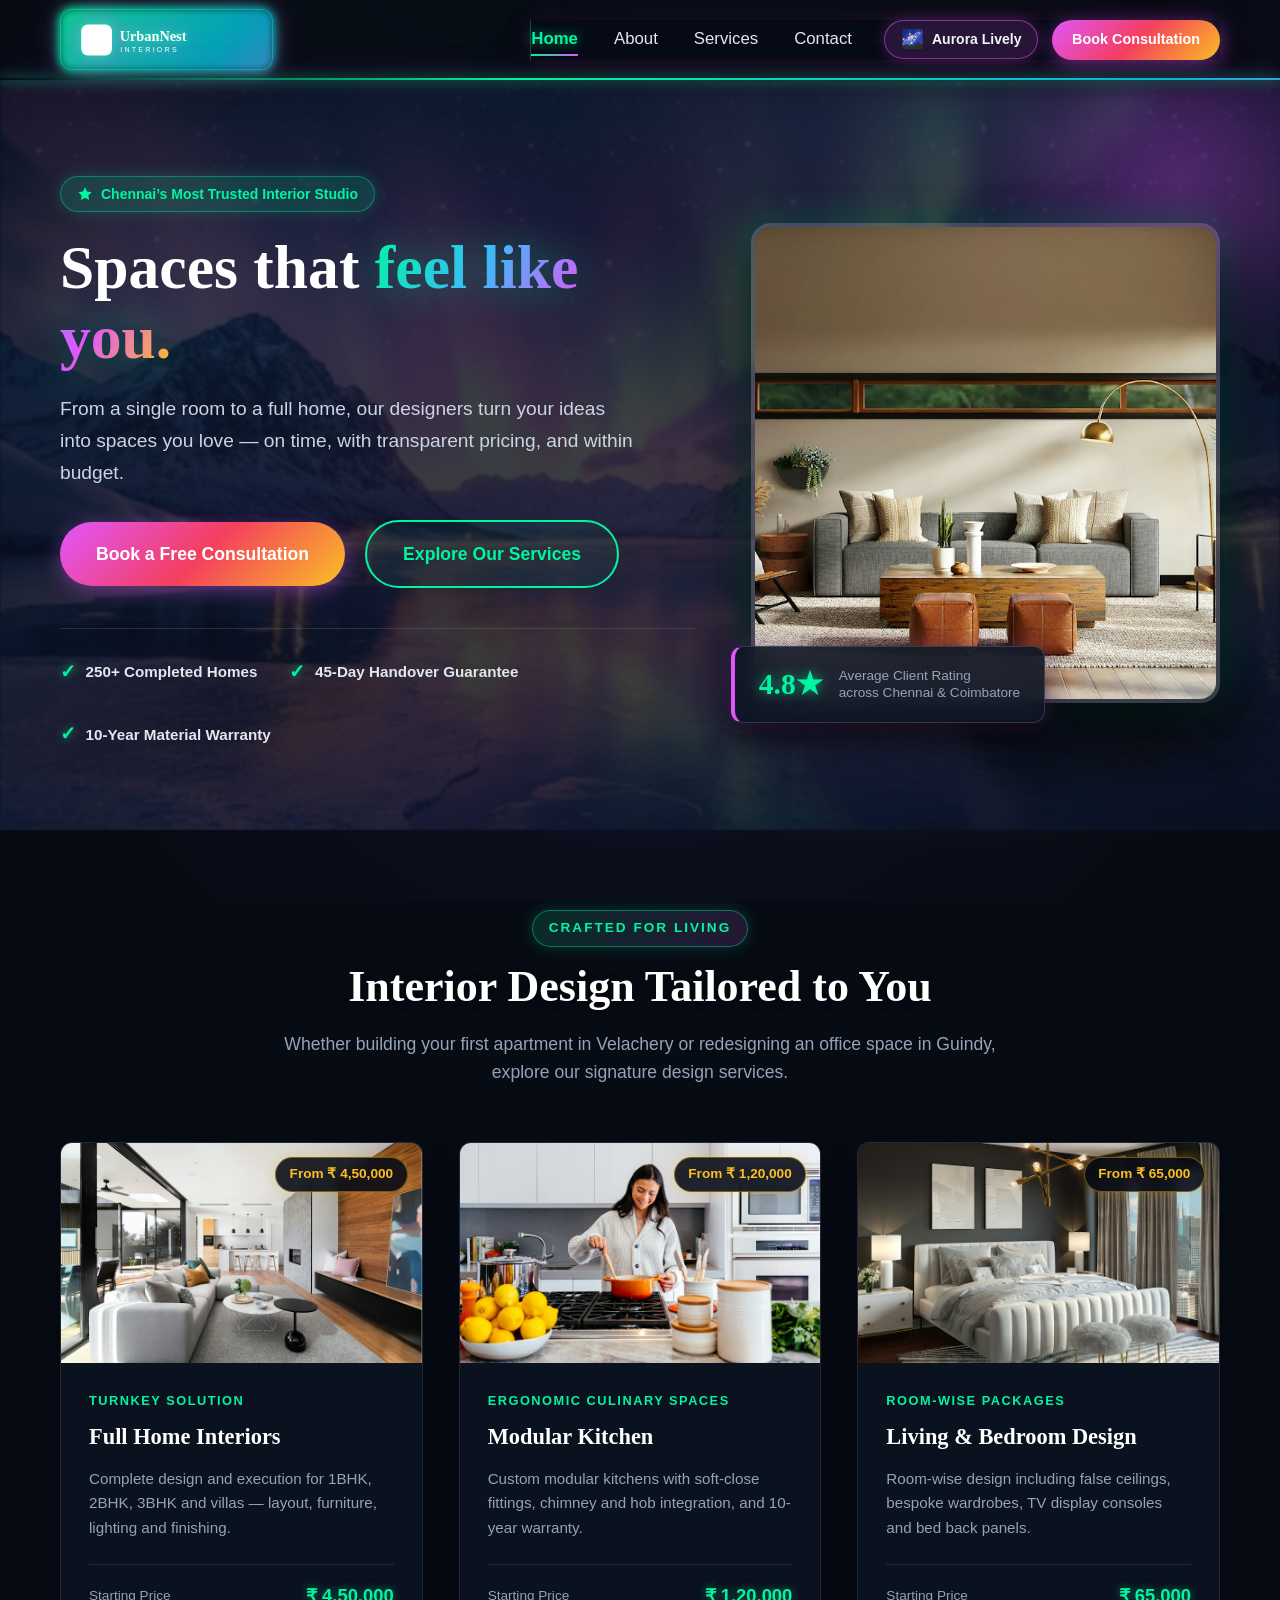
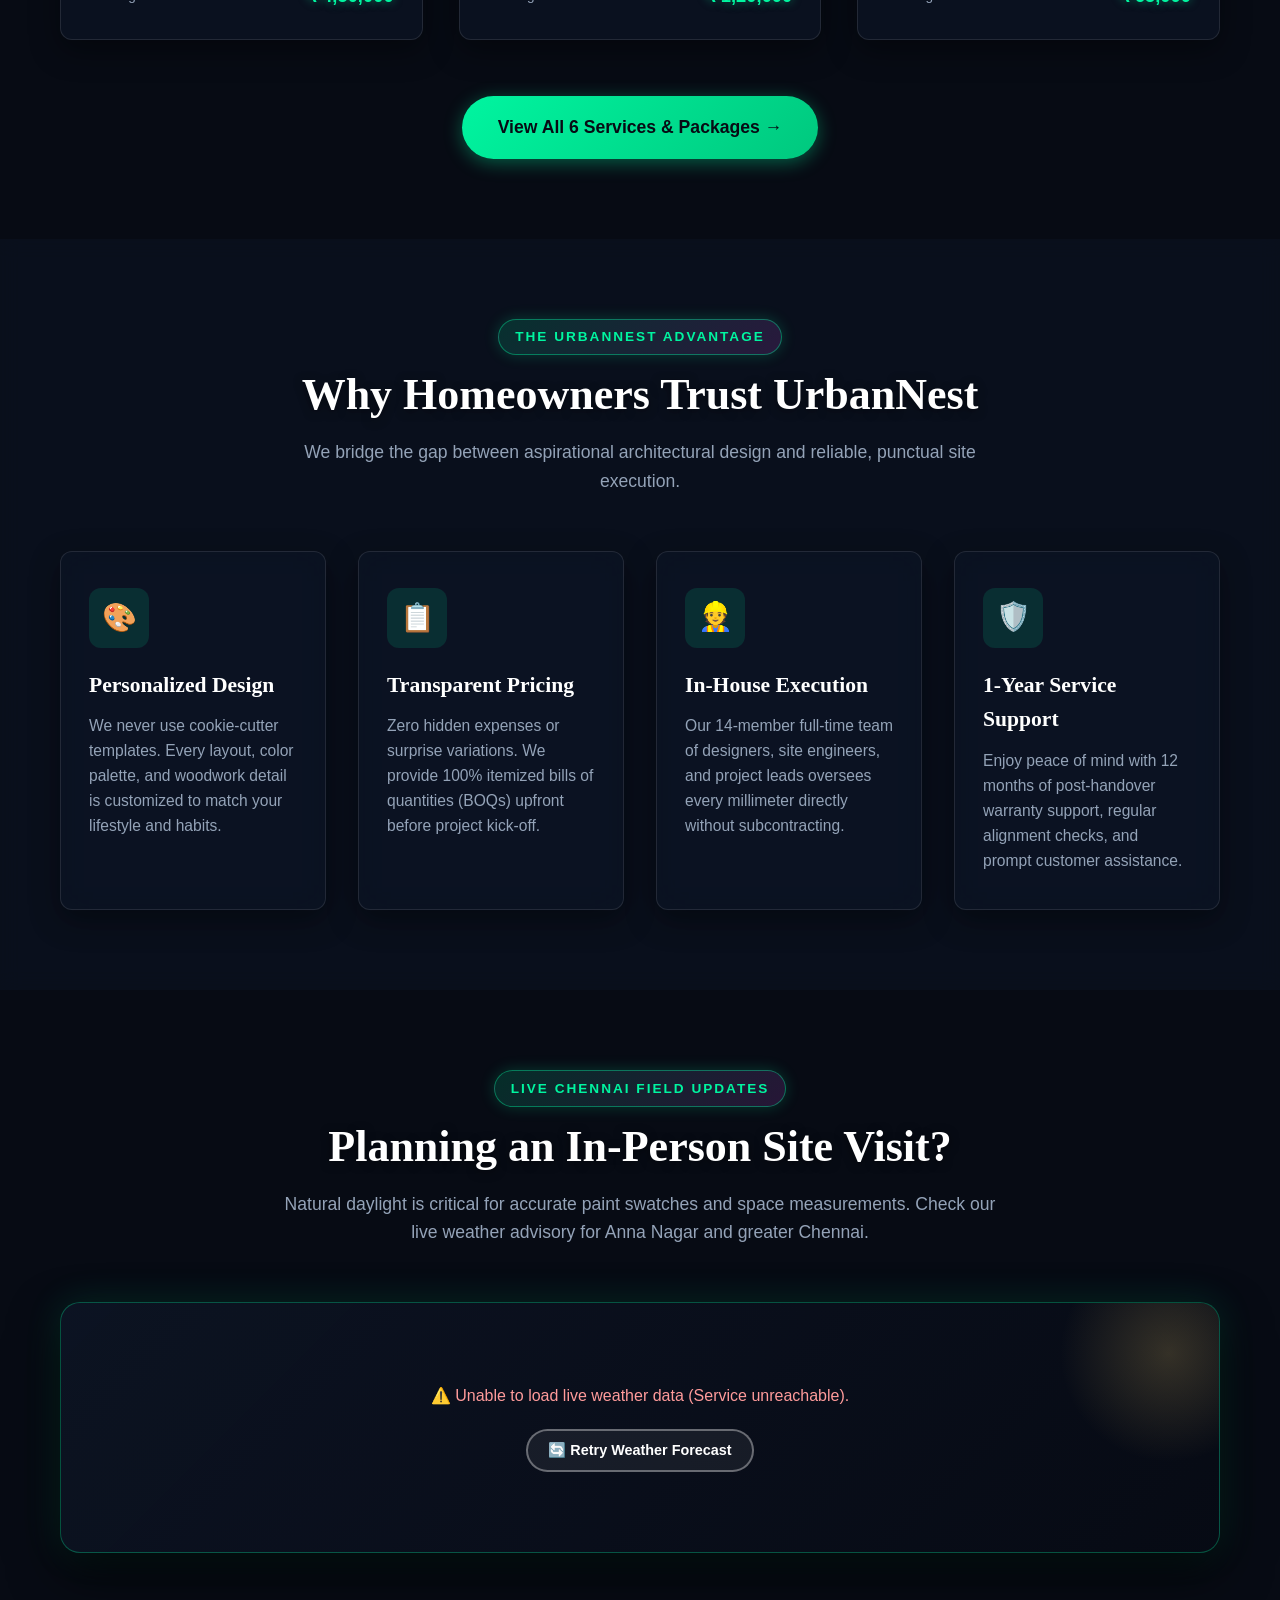
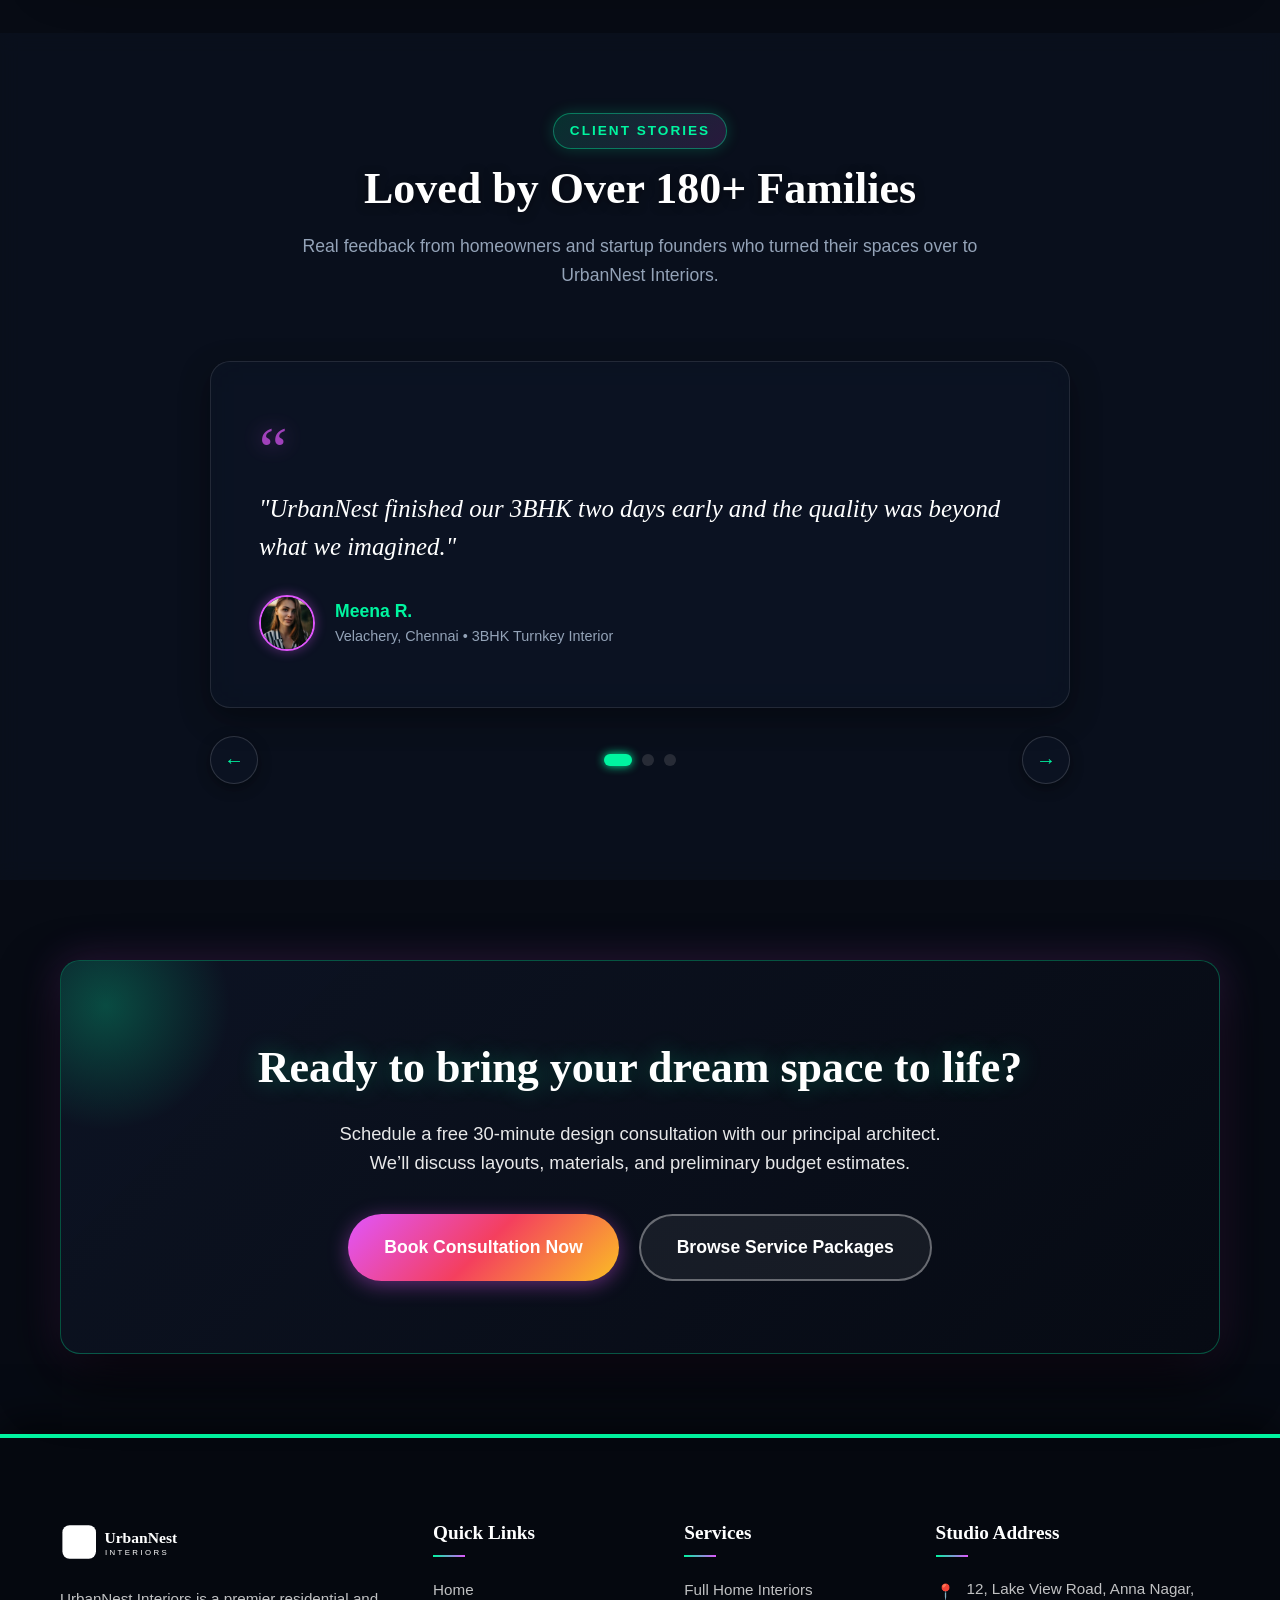
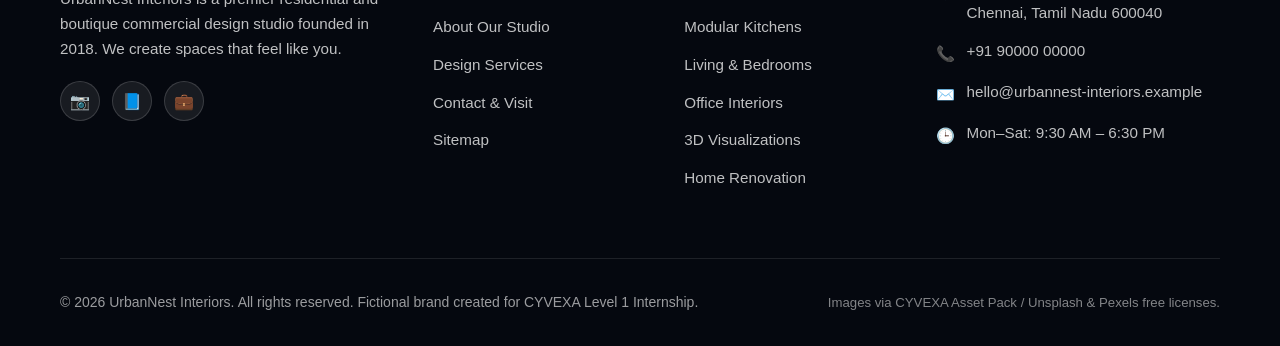
==== commit b5c2263c: "feat: complete visual verification of all 31 images across Home, About, Services, and Contact from l" ====
--- a/index.html
+++ b/index.html
@@ -291,7 +291,7 @@
                   "UrbanNest finished our 3BHK two days early and the quality was beyond what we imagined."
                 </blockquote>
                 <div class="testimonial-author-box">
-                  <div class="author-avatar" aria-hidden="true">MR</div>
+                  <img src="images/client-meena.jpg" alt="Meena R." class="author-avatar-img" width="56" height="56" loading="lazy">
                   <div>
                     <div class="author-name">Meena R.</div>
                     <div class="author-location">Velachery, Chennai • 3BHK Turnkey Interior</div>
@@ -306,7 +306,7 @@
                   "They listened to our budget and still delivered a kitchen we love."
                 </blockquote>
                 <div class="testimonial-author-box">
-                  <div class="author-avatar" aria-hidden="true">AD</div>
+                  <img src="images/client-arjun-divya.jpg" alt="Arjun &amp; Divya" class="author-avatar-img" width="56" height="56" loading="lazy">
                   <div>
                     <div class="author-name">Arjun &amp; Divya</div>
                     <div class="author-location">Porur, Chennai • Acrylic Modular Kitchen</div>
@@ -321,7 +321,7 @@
                   "Professional team, clear communication, zero surprises."
                 </blockquote>
                 <div class="testimonial-author-box">
-                  <div class="author-avatar" aria-hidden="true">KS</div>
+                  <img src="images/client-karthik.jpg" alt="Karthik S." class="author-avatar-img" width="56" height="56" loading="lazy">
                   <div>
                     <div class="author-name">Karthik S.</div>
                     <div class="author-location">Guindy, Chennai • 40-Seat Startup Office</div>
--- a/css/style.css
+++ b/css/style.css
@@ -302,15 +302,28 @@
 }
 
 .logo-link {
-  display: flex;
+  display: inline-flex;
   align-items: center;
   gap: 0.75rem;
+  padding: 0.4rem 0.9rem;
+  border-radius: var(--radius-md);
+  border: 1.5px solid rgba(47, 93, 80, 0.18);
+  background: rgba(255, 255, 255, 0.6);
+  backdrop-filter: blur(8px);
+  -webkit-backdrop-filter: blur(8px);
+  transition: all var(--transition-base);
+  text-decoration: none;
+}
+
+.logo-link:hover {
+  border-color: var(--color-accent);
+  box-shadow: 0 4px 14px rgba(233, 196, 106, 0.35);
 }
 
 .logo-img {
-  height: 46px;
+  height: 44px;
   width: auto;
-  transition: transform var(--transition-fast);
+  transition: transform var(--transition-fast), filter var(--transition-base);
 }
 
 .logo-link:hover .logo-img {
@@ -895,6 +908,16 @@
   border: 2px solid var(--color-accent);
 }
 
+.author-avatar-img {
+  width: 56px;
+  height: 56px;
+  border-radius: 50%;
+  object-fit: cover;
+  border: 2px solid var(--color-accent);
+  box-shadow: 0 0 12px rgba(224, 86, 253, 0.4);
+  flex-shrink: 0;
+}
+
 .author-name {
   font-weight: 700;
   font-size: 1.1rem;
@@ -1091,12 +1114,25 @@
 }
 
 .team-avatar-box {
-  height: 220px;
+  height: 240px;
+  overflow: hidden;
   background: linear-gradient(135deg, var(--color-primary-dark), var(--color-primary));
   display: flex;
   align-items: center;
   justify-content: center;
   position: relative;
+}
+
+.team-img {
+  width: 100%;
+  height: 100%;
+  object-fit: cover;
+  object-position: top center;
+  transition: transform var(--transition-smooth);
+}
+
+.team-card:hover .team-img {
+  transform: scale(1.06);
 }
 
 .team-initials {
@@ -2178,20 +2214,134 @@
   color: #F1F5F9;
 }
 
-/* Top site header in Aurora mode */
+/* Top site header with glowing Aurora outline stream in Aurora mode */
 [data-theme="aurora"] .site-header {
-  background-color: rgba(7, 11, 20, 0.85);
-  border-bottom: 1px solid rgba(255, 255, 255, 0.1);
-  box-shadow: 0 4px 20px rgba(0, 0, 0, 0.5);
+  position: sticky;
+  top: 0;
+  background-color: rgba(7, 11, 20, 0.88);
+  backdrop-filter: blur(20px);
+  -webkit-backdrop-filter: blur(20px);
+  border-bottom: 1.5px solid transparent;
+  box-shadow: 0 4px 25px rgba(0, 0, 0, 0.6), 0 0 20px rgba(0, 245, 160, 0.15);
 }
 
 [data-theme="aurora"] .site-header.scrolled {
-  background-color: rgba(7, 11, 20, 0.95);
-  box-shadow: 0 8px 30px rgba(0, 0, 0, 0.6), 0 0 15px rgba(0, 245, 160, 0.15);
+  background-color: rgba(7, 11, 20, 0.96);
+  box-shadow: 0 8px 30px rgba(0, 0, 0, 0.7), 0 0 25px rgba(0, 245, 160, 0.25);
+}
+
+/* Glowing Aurora outline stream on the navbar bottom matching the background */
+[data-theme="aurora"] .site-header::after {
+  content: '';
+  position: absolute;
+  bottom: -1px;
+  left: 0;
+  width: 100%;
+  height: 2.5px;
+  background: linear-gradient(90deg, 
+    transparent 0%, 
+    #00F5A0 20%, 
+    #06B6D4 45%, 
+    #E056FD 70%, 
+    #FBBF24 88%, 
+    transparent 100%);
+  background-size: 200% 100%;
+  animation: navbarAuroraStream 7s linear infinite;
+  box-shadow: 
+    0 0 12px rgba(0, 245, 160, 0.85),
+    0 0 25px rgba(224, 86, 253, 0.65),
+    0 0 35px rgba(6, 182, 212, 0.4);
+  pointer-events: none;
+}
+
+@keyframes navbarAuroraStream {
+  0% { background-position: 200% 0; }
+  100% { background-position: -200% 0; }
+}
+
+/* Glowing Aurora outline on UrbanNest Interiors brand badge */
+[data-theme="aurora"] .logo-link {
+  background: rgba(13, 20, 36, 0.85);
+  backdrop-filter: blur(16px);
+  -webkit-backdrop-filter: blur(16px);
+  padding: 0.45rem 1.1rem;
+  border-radius: var(--radius-md);
+  position: relative;
+  border: 1.5px solid rgba(0, 245, 160, 0.6);
+  box-shadow: 
+    0 0 16px rgba(0, 245, 160, 0.45),
+    0 0 32px rgba(224, 86, 253, 0.3),
+    inset 0 0 14px rgba(0, 245, 160, 0.15);
+  animation: logoAuroraOutlineGlow 4.5s infinite alternate ease-in-out;
+}
+
+/* Rotating ambient neon aura behind the logo */
+[data-theme="aurora"] .logo-link::before {
+  content: '';
+  position: absolute;
+  inset: -2px;
+  border-radius: calc(var(--radius-md) + 2px);
+  background: linear-gradient(135deg, 
+    #00F5A0 0%, 
+    #06B6D4 25%, 
+    #E056FD 60%, 
+    #FBBF24 90%, 
+    #00F5A0 100%);
+  background-size: 300% 300%;
+  animation: auroraBorderRotate 6s linear infinite;
+  z-index: -1;
+  opacity: 0.85;
+  filter: blur(4px);
+}
+
+@keyframes logoAuroraOutlineGlow {
+  0% {
+    border-color: rgba(0, 245, 160, 0.85);
+    box-shadow: 
+      0 0 16px rgba(0, 245, 160, 0.6),
+      0 0 32px rgba(6, 182, 212, 0.4),
+      inset 0 0 12px rgba(0, 245, 160, 0.25);
+  }
+  50% {
+    border-color: rgba(224, 86, 253, 0.9);
+    box-shadow: 
+      0 0 20px rgba(224, 86, 253, 0.65),
+      0 0 38px rgba(244, 63, 94, 0.45),
+      inset 0 0 14px rgba(224, 86, 253, 0.25);
+  }
+  100% {
+    border-color: rgba(251, 191, 36, 0.85);
+    box-shadow: 
+      0 0 18px rgba(251, 191, 36, 0.55),
+      0 0 35px rgba(0, 245, 160, 0.45),
+      inset 0 0 12px rgba(251, 191, 36, 0.2);
+  }
+}
+
+@keyframes auroraBorderRotate {
+  0% { background-position: 0% 50%; }
+  50% { background-position: 100% 50%; }
+  100% { background-position: 0% 50%; }
+}
+
+[data-theme="aurora"] .logo-link:hover {
+  transform: translateY(-2px) scale(1.03);
+  box-shadow: 
+    0 0 25px rgba(0, 245, 160, 0.85),
+    0 0 50px rgba(224, 86, 253, 0.65),
+    inset 0 0 20px rgba(0, 245, 160, 0.4);
 }
 
 [data-theme="aurora"] .logo-img {
-  filter: drop-shadow(0 0 8px rgba(0, 245, 160, 0.5));
+  filter: brightness(0) invert(1) 
+          drop-shadow(0 0 4px rgba(0, 245, 160, 0.9)) 
+          drop-shadow(0 0 12px rgba(224, 86, 253, 0.7));
+}
+
+[data-theme="aurora"] .logo-link:hover .logo-img {
+  filter: brightness(0) invert(1) 
+          drop-shadow(0 0 8px rgba(0, 245, 160, 1)) 
+          drop-shadow(0 0 20px rgba(224, 86, 253, 0.9));
 }
 
 [data-theme="aurora"] .nav-link {
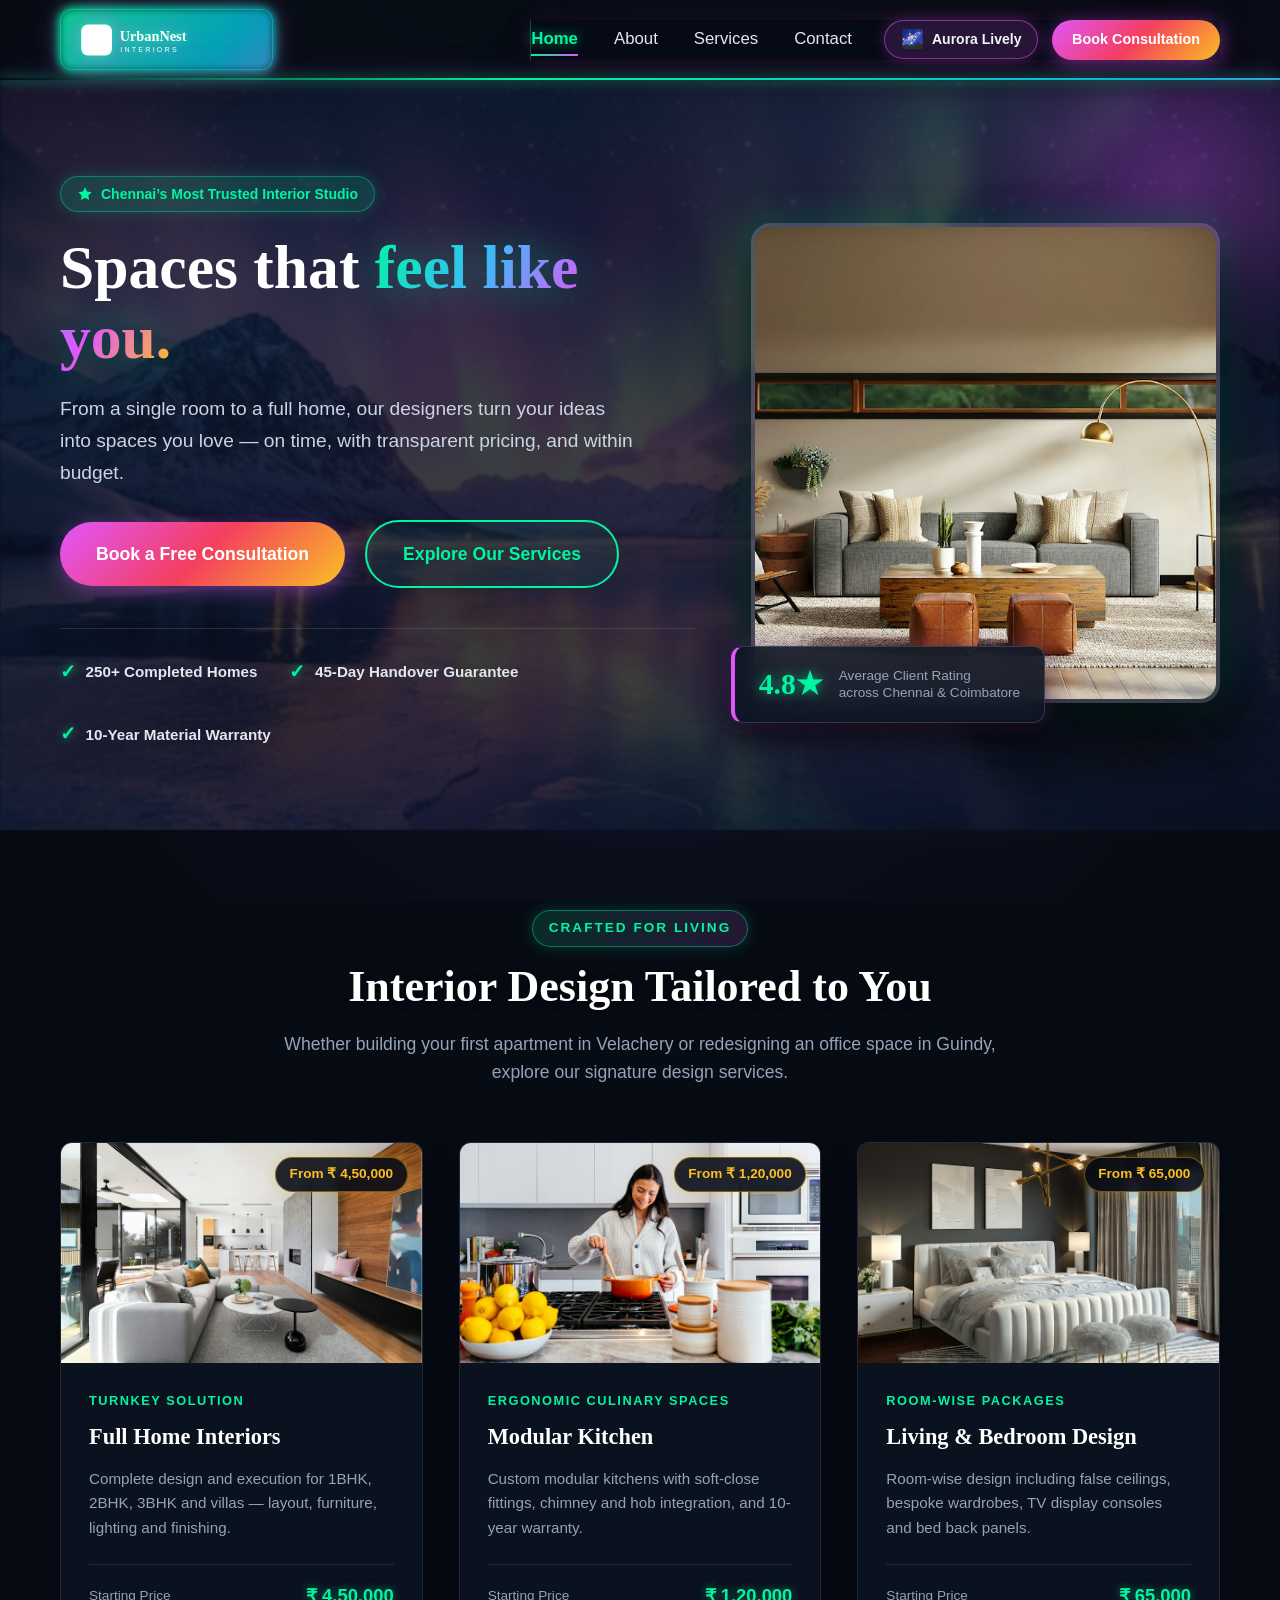
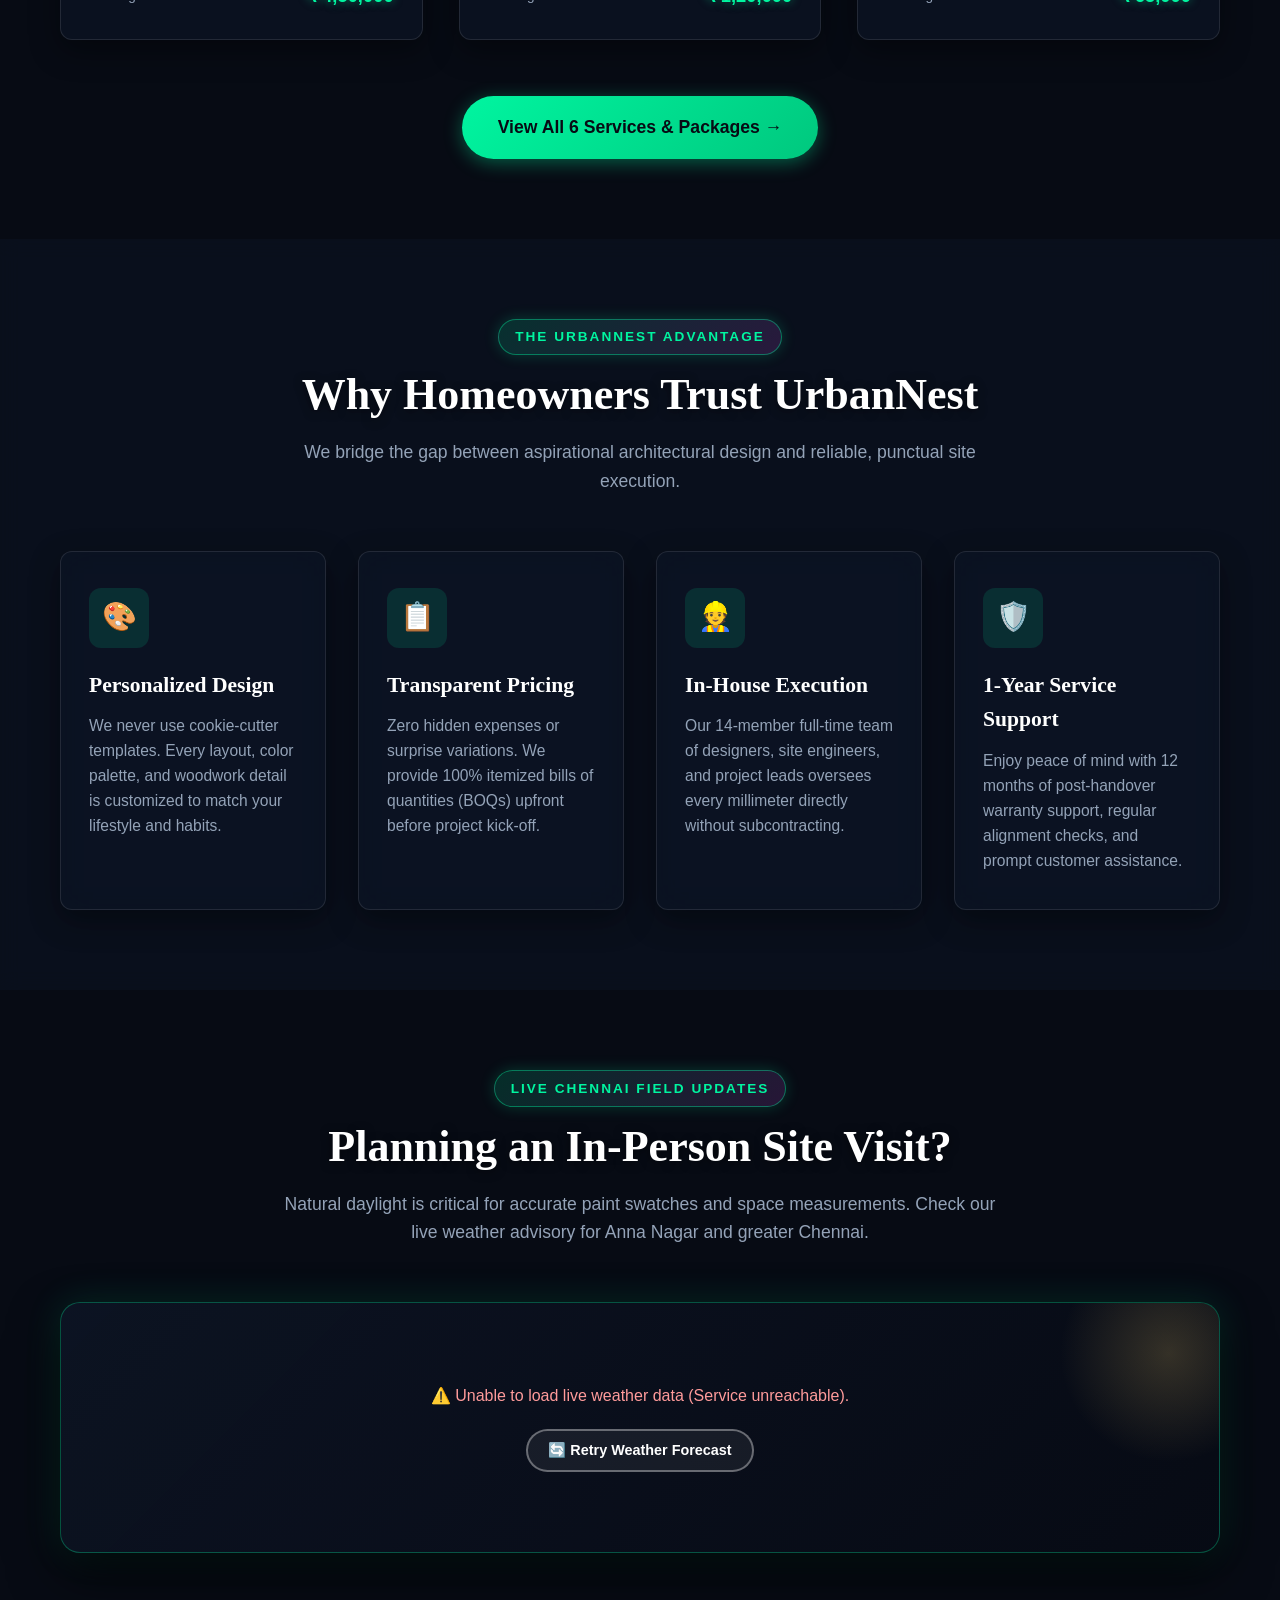
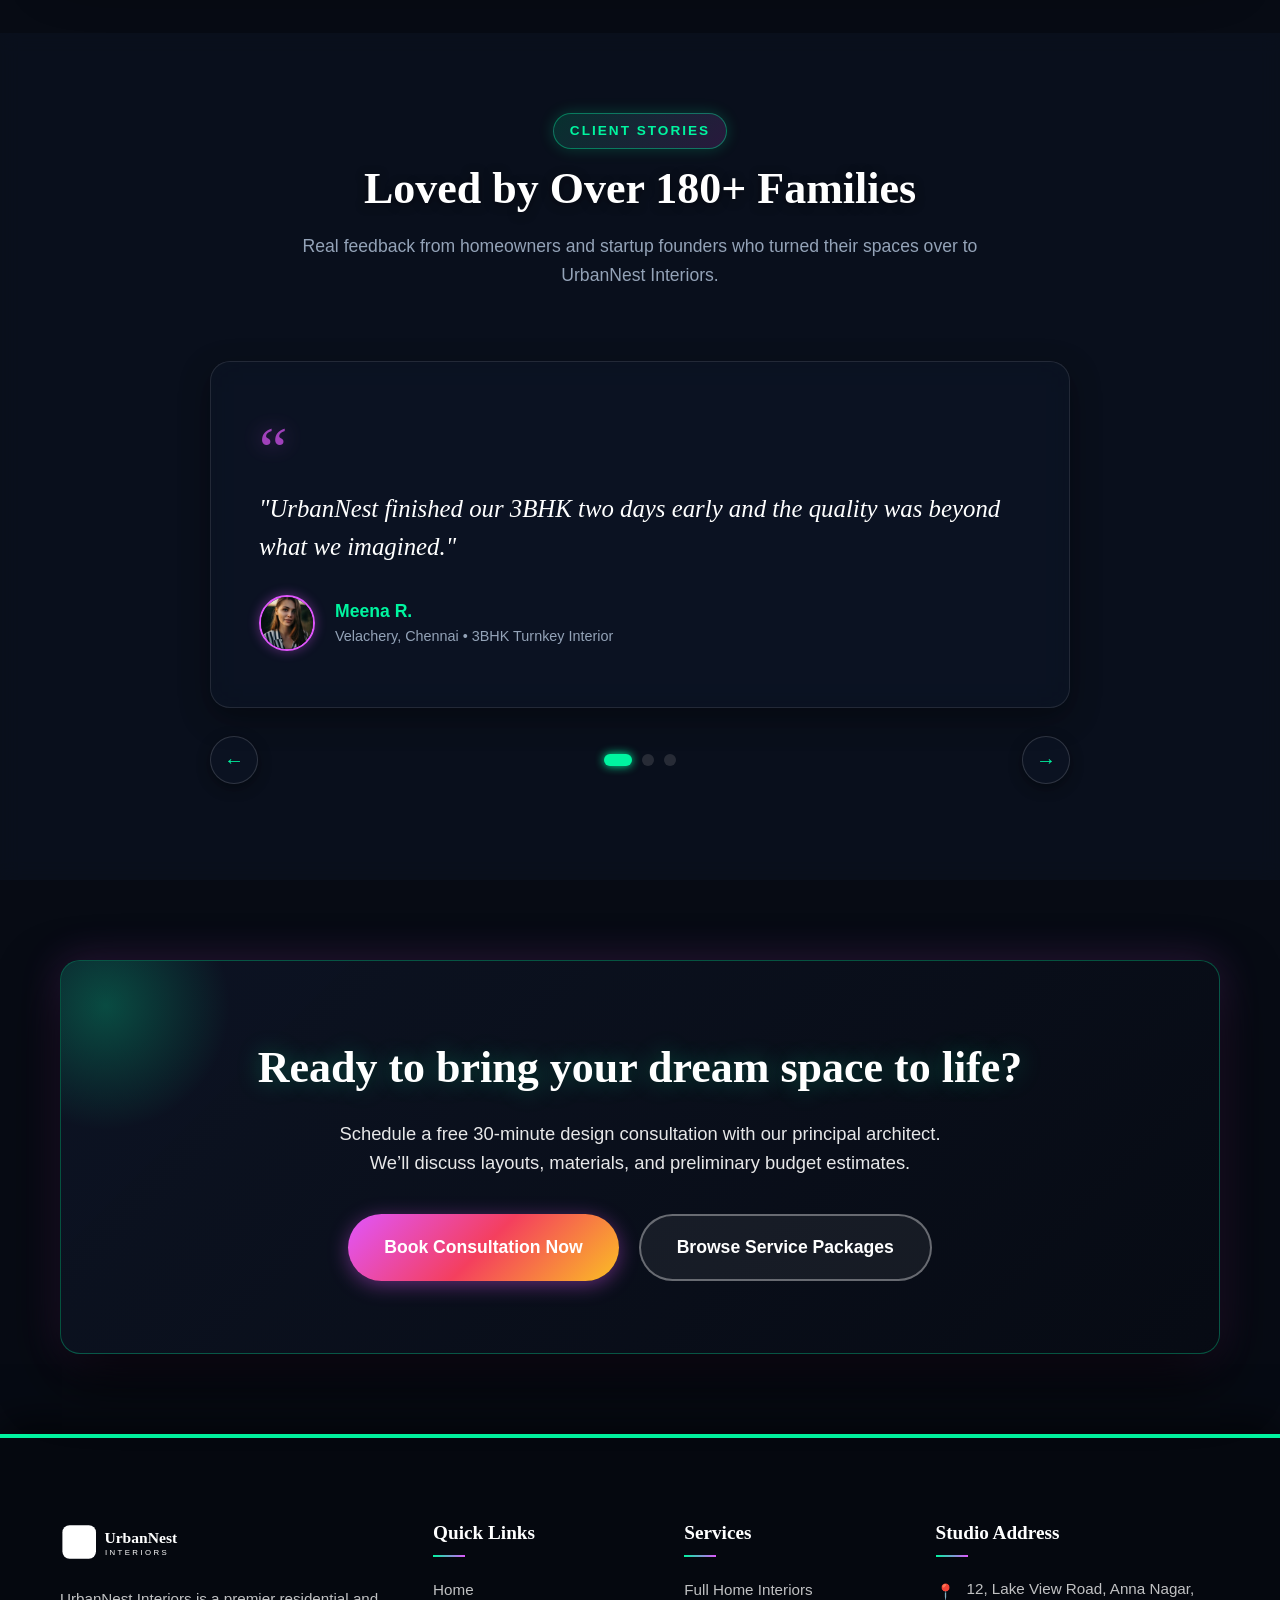
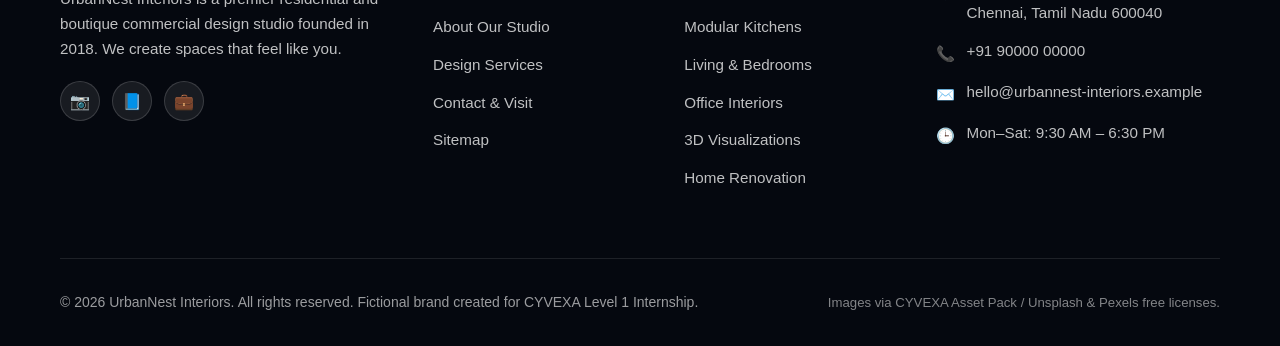
==== commit 382a2507: "feat: set default data-theme to aurora on all root html elements to eliminate theme flash" ====
--- a/index.html
+++ b/index.html
@@ -1,5 +1,5 @@
 <!DOCTYPE html>
-<html lang="en">
+<html lang="en" data-theme="aurora">
 <head>
   <meta charset="UTF-8">
   <meta name="viewport" content="width=device-width, initial-scale=1.0">
